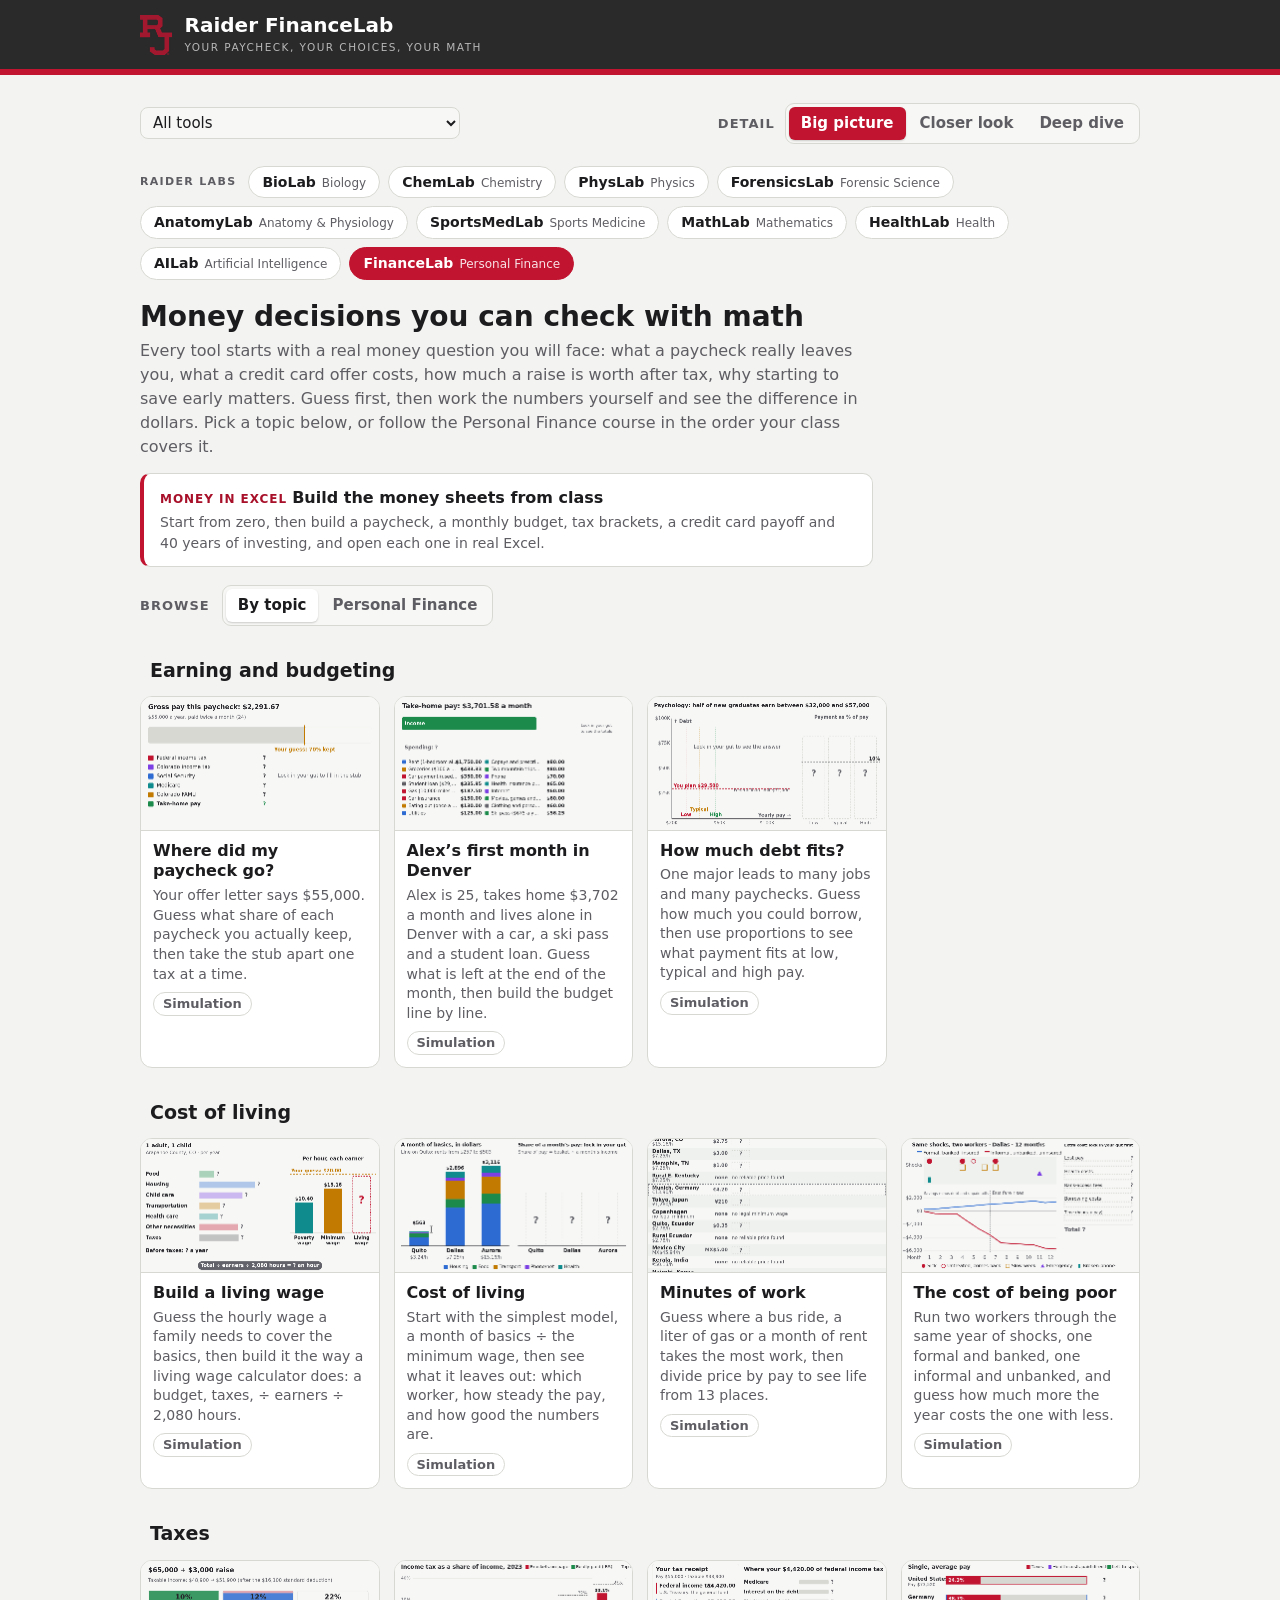
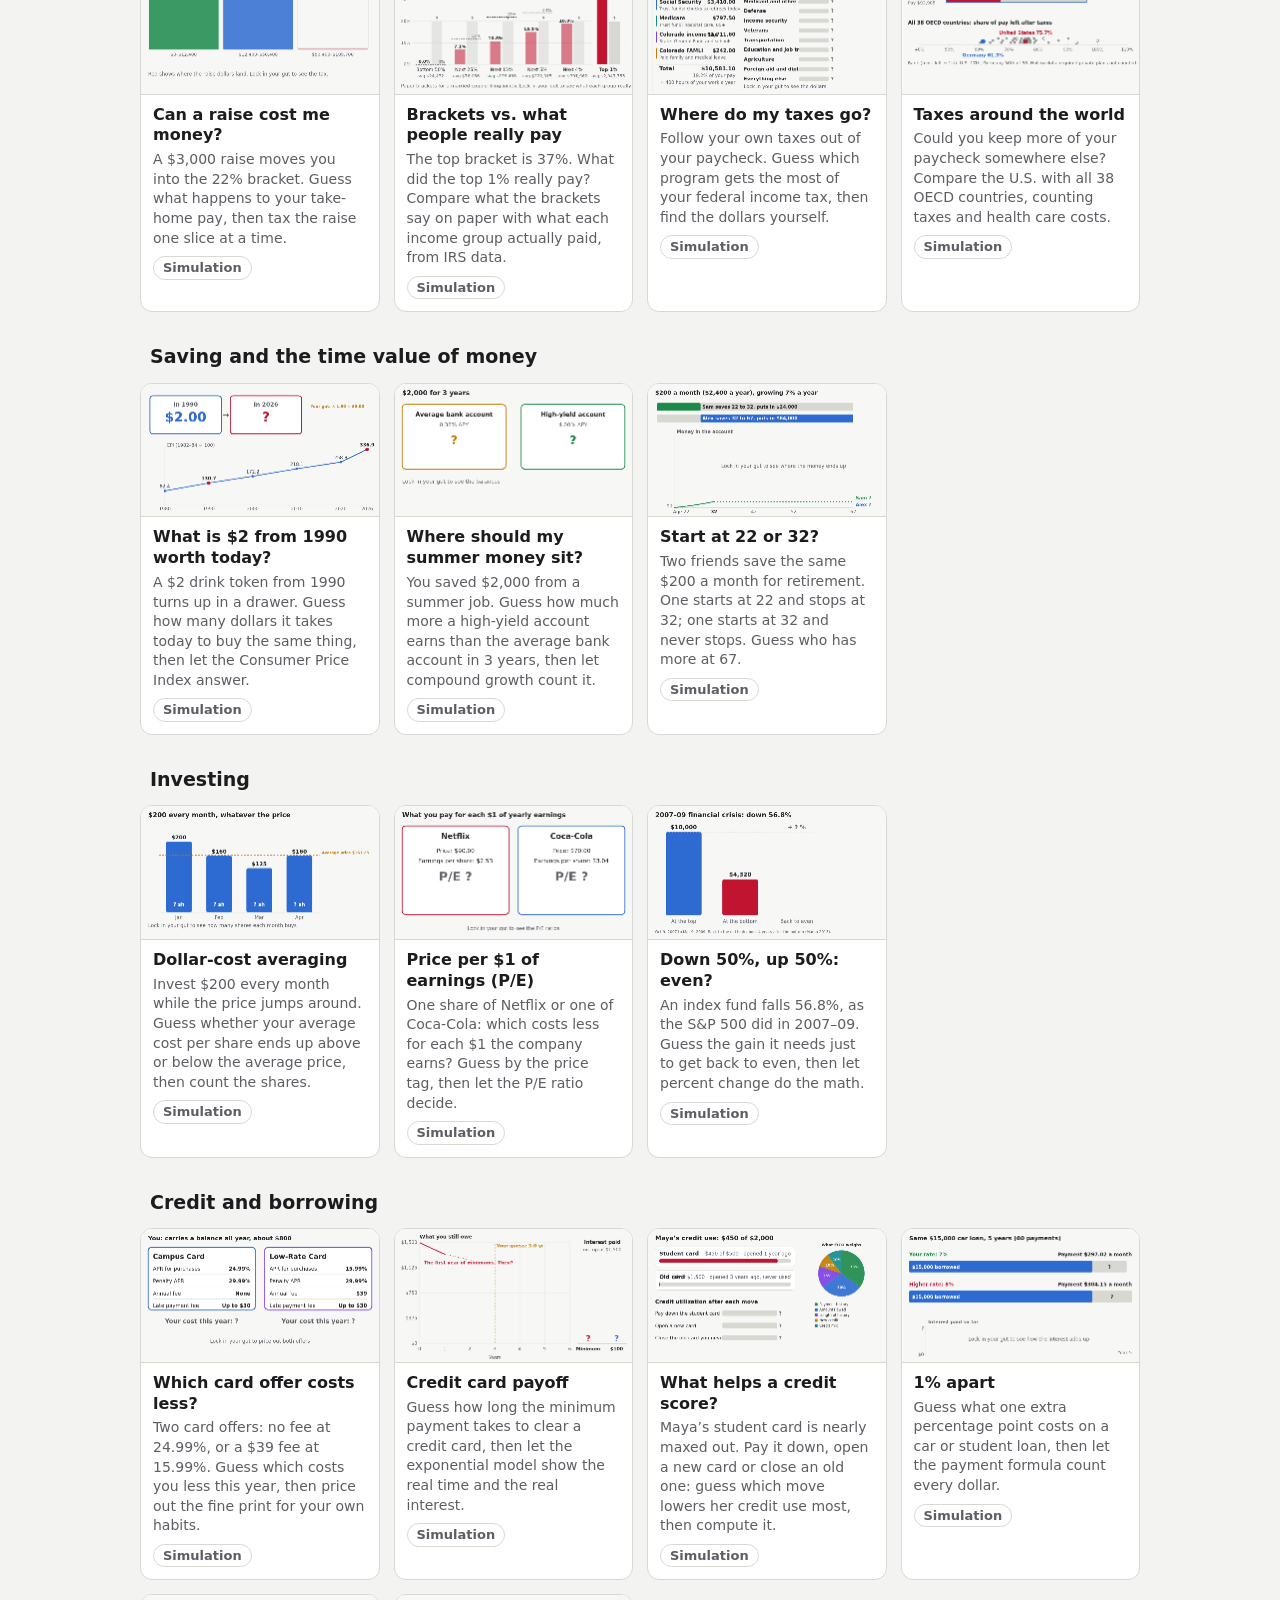
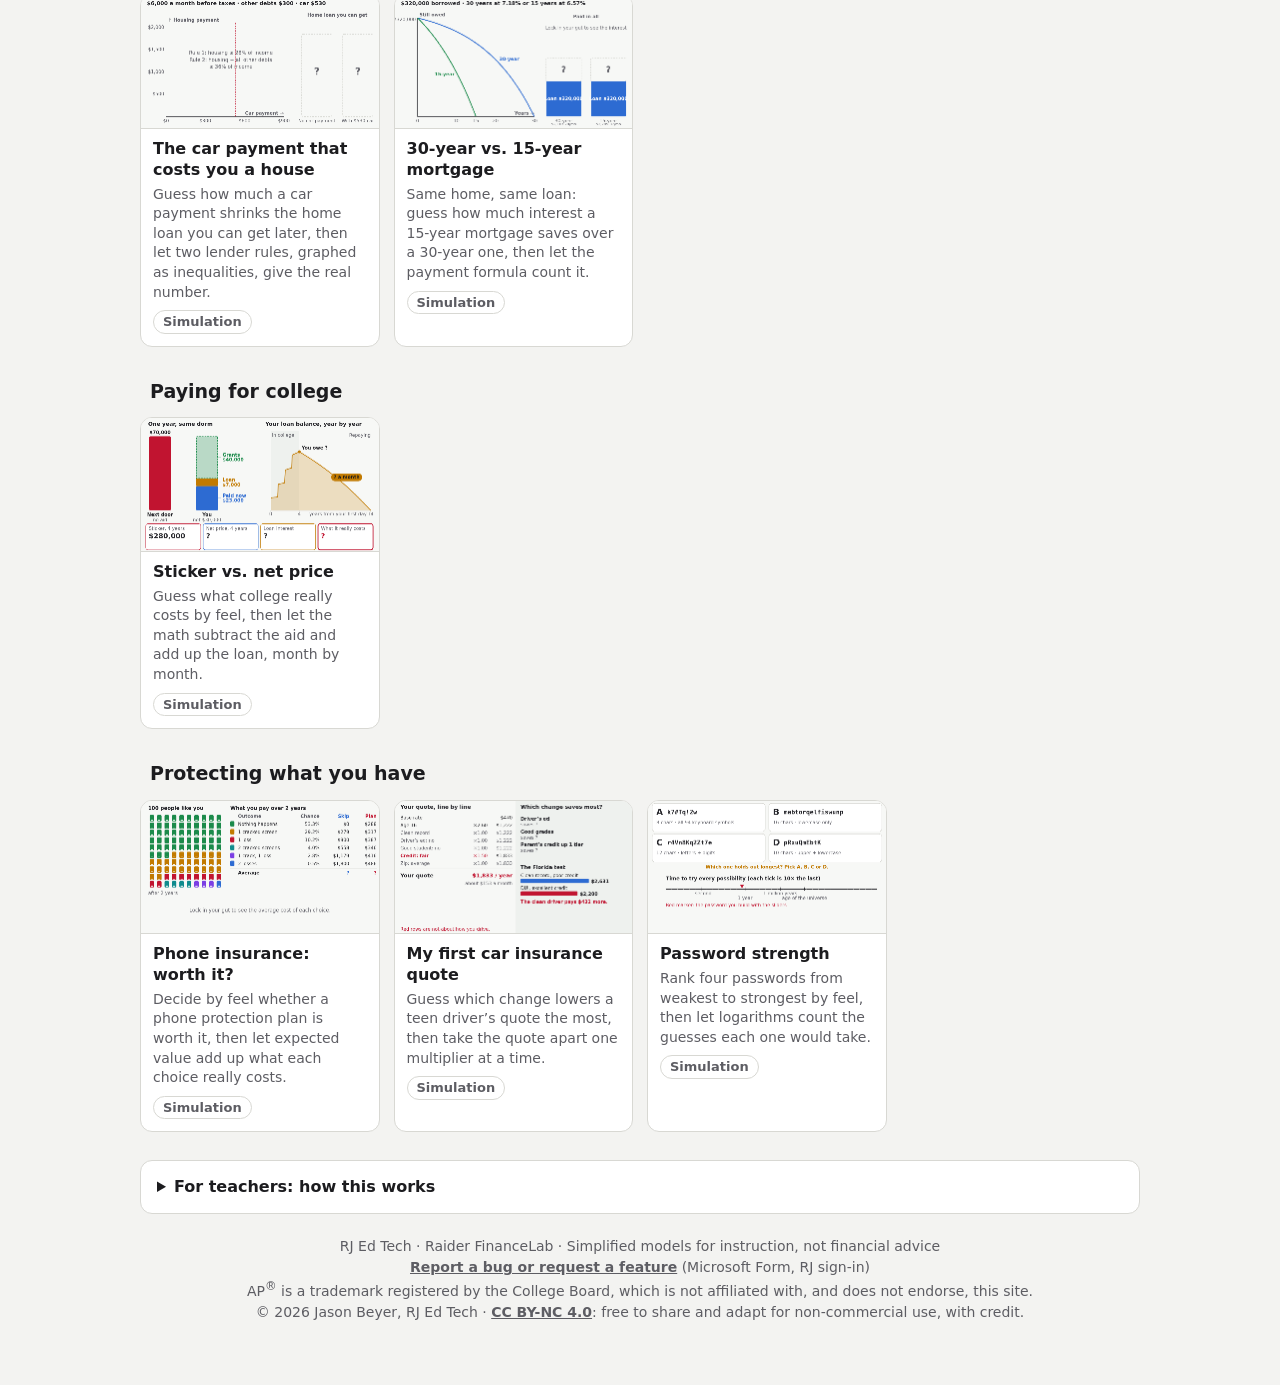
==== index.html @ 2648fe72 "This confused me now helps first (student-help v2) Same upgrade as BioLab (4ac2a38): clicking 'This " ====
<!DOCTYPE html>
<html lang="en">
<head>
<meta charset="utf-8">
<meta name="viewport" content="width=device-width, initial-scale=1, viewport-fit=cover">
<title>Raider FinanceLab</title>
<meta name="lab-name" content="Raider FinanceLab">
<meta name="lab-key" content="rjfinancelab">
<meta name="uses-label" content="Your money runs on this">
<meta name="uses-open" content="1">
<meta name="uses-after-gut" content="1">
<meta name="guided-gut" content="1">
<meta name="jump-all" content="All tools">
<meta name="description" content="Personal finance tools for Regis Jesuit: paychecks, taxes, budgets, saving, investing, credit and borrowing, with the math done by you and checked against real 2026 numbers.">
<meta name="claude:viewport-fit-sides" content="cover">
<link rel="icon" href="favicon.ico" sizes="any">
<link rel="icon" href="favicon.svg" type="image/svg+xml">
<link rel="apple-touch-icon" href="apple-touch-icon.png">
<link rel="stylesheet" href="biolab.css?v=202611172200">
</head>
<body>
<header class="rj-masthead">
  <div class="hl">
    <img class="rj-mark" src="[data-uri]" alt="RJ">
    <div>
      <h1>Raider FinanceLab</h1>
      <p class="tagline">Your paycheck, your choices, your math</p>
    </div>
  </div>
</header>

<main class="wrap">
  <nav class="bar">
    <div class="nav-l"><a href="#home" class="back" id="back" hidden>← All tools</a>
      <select id="jump" class="sel" aria-label="Go to a tool"></select></div>
    <div class="lvl"><span class="lvl-l" id="lvl-l">Detail</span>
      <div class="seg" id="lvl" role="group" aria-labelledby="lvl-l">
        <button type="button" data-l="bio" title="The main idea, in everyday words">Big picture</button><button type="button" data-l="honors" title="The math gets its names, and you can change more things">Closer look</button><button type="button" data-l="ap" title="Everything, including the formulas">Deep dive</button>
      </div>
    </div>
  </nav>

  <section id="home">
    <nav class="labs" aria-label="Raider Labs"><span class="labs-l">Raider Labs</span><a href="https://rjedtech.github.io/Raider-BioLab/">BioLab <small>Biology</small></a><a href="https://rjedtech.github.io/Raider-ChemLab/">ChemLab <small>Chemistry</small></a><a href="https://rjedtech.github.io/Raider-PhysLab/">PhysLab <small>Physics</small></a><a href="https://rjedtech.github.io/Raider-ForensicsLab/">ForensicsLab <small>Forensic Science</small></a><a href="https://rjedtech.github.io/Raider-AnatomyLab/">AnatomyLab <small>Anatomy &amp; Physiology</small></a><a href="https://rjedtech.github.io/Raider-SportsMedLab/">SportsMedLab <small>Sports Medicine</small></a><a href="https://rjedtech.github.io/Raider-MathLab/">MathLab <small>Mathematics</small></a><a href="https://rjedtech.github.io/Raider-HealthLab/">HealthLab <small>Health</small></a><a href="https://rjedtech.github.io/Raider-AILab/">AILab <small>Artificial Intelligence</small></a><a href="https://rjedtech.github.io/Raider-FinanceLab/" aria-current="page">FinanceLab <small>Personal Finance</small></a></nav>
    <div class="home-head">
      <h2>Money decisions you can check with math</h2>
      <p class="lede">Every tool starts with a real money question you will face: what a paycheck really leaves you, what a credit card offer costs, how much a raise is worth after tax, why starting to save early matters. Guess first, then work the numbers yourself and see the difference in dollars. Pick a topic below, or follow the Personal Finance course in the order your class covers it.</p>
    </div>
    <a class="xl-entry" href="excel.html"><span class="xl-entry-k">Money in Excel</span> <b>Build the money sheets from class</b> <span class="xl-entry-d">Start from zero, then build a paycheck, a monthly budget, tax brackets, a credit card payoff and 40 years of investing, and open each one in real Excel.</span></a>
    <div class="browse-row"><span class="lvl-l" id="browse-l">Browse</span><div class="seg" id="browse" role="group" aria-labelledby="browse-l"></div></div>
    <div id="units"></div>
  </section>

  <div id="sims"></div>

  <details class="notes" id="notes">
    <summary>For teachers: how this works</summary>
    <div class="cols">
      <div>
        <h4>Built for real decisions</h4>
        <p>Each tool follows the same four steps: <b>the problem</b> (a real case with real 2026 numbers), <b>gut vs. math</b> (students lock in a gut answer, work out one number themselves, then the math takes a turn and the tool shows the difference in dollars), <b>your money runs on this</b> (where this exact idea shows up in their life) and <b>review</b> (real-world and test-style questions with worked solutions).</p>
        <h4>Follow your course</h4>
        <p>Choose <b>Personal Finance</b> under <b>Browse</b> to see the tools in the order the RJ course covers them. Each unit page opens with a <b>Why are we learning this?</b> card you can project on the first day.</p>
        <h4>Teach, don’t preach</h4>
        <p>The tools show what the math says and leave the choice to the student. Nothing here is financial or tax advice, and every model says what it simplifies.</p>
      </div>
      <div>
        <h4>Three levels of detail</h4>
        <p><b>Big picture</b> gives the main idea in everyday words. <b>Closer look</b> names the math and adds variables. <b>Deep dive</b> adds the formulas and harder questions. Any student can choose any level.</p>
        <h4>Put a tool in Canvas</h4>
        <p>Open any tool and use <b>Embed this tool in Canvas</b> at the bottom. Choose where it starts, copy the code and paste it into a Canvas page.</p>
        <h4>Privacy</h4>
        <p>Everything runs in the browser. There are no logins, and no student data leaves the device. An anonymous page counter (no cookies, no names) records which tools are opened and whether the visit came through a school device.</p>
      </div>
    </div>
  </details>
  <p class="foot">RJ Ed Tech · Raider FinanceLab · Simplified models for instruction, not financial advice<br><a href="https://forms.cloud.microsoft/Pages/ResponsePage.aspx?id=4SwuQZc-CEClZjjFdYLisQzihhIB-7hPp9L3AOSeJONUOVJaVTVMOE9YMFNSVVM3TUNOOFVQR1pYTi4u&amp;rc59cb41123d3497584d2ca10cb9e1c54=%22Raider%20FinanceLab%22" target="_blank" rel="noopener">Report a bug or request a feature</a> (Microsoft Form, RJ sign-in)<br>AP<sup>®</sup> is a trademark registered by the College Board, which is not affiliated with, and does not endorse, this site.<br>© 2026 Jason Beyer, RJ Ed Tech · <a href="https://creativecommons.org/licenses/by-nc/4.0/" target="_blank" rel="license noopener">CC BY-NC 4.0</a>: free to share and adapt for non-commercial use, with credit.</p>
</main>

<script src="engine.js?v=202611172200"></script>
<script src="fin.js?v=202611102130"></script>
<!--SIMS-->
<script src="sims/brackets.js?v=202611102130"></script>
<script src="sims/cardoffer.js?v=202611102130"></script>
<script src="sims/carhouse.js?v=202611132000"></script>
<script src="sims/carquote.js?v=202611102130"></script>
<script src="sims/costofliving.js?v=202611102130"></script>
<script src="sims/creditcard.js?v=202611121800"></script>
<script src="sims/creditscore.js?v=202611131500"></script>
<script src="sims/dca.js?v=202611131500"></script>
<script src="sims/debtfit.js?v=202611102130"></script>
<script src="sims/drawdown.js?v=202611131500"></script>
<script src="sims/firstmonth.js?v=202611131500"></script>
<script src="sims/inflation.js?v=202611131500"></script>
<script src="sims/insurance.js?v=202611171800"></script>
<script src="sims/livingwage.js?v=202611102130"></script>
<script src="sims/minutesofwork.js?v=202611102130"></script>
<script src="sims/mortgageterm.js?v=202611102130"></script>
<script src="sims/onepercent.js?v=202611102130"></script>
<script src="sims/passwords.js?v=202611171800"></script>
<script src="sims/paycheck.js?v=202611131500"></script>
<script src="sims/peratio.js?v=202611131500"></script>
<script src="sims/povertypremium.js?v=202611102130"></script>
<script src="sims/savings.js?v=202611131500"></script>
<script src="sims/startearly.js?v=202611102130"></script>
<script src="sims/stickernet.js?v=202611102130"></script>
<script src="sims/taxreal.js?v=202611102130"></script>
<script src="sims/taxreceipt.js?v=202611102130"></script>
<script src="sims/taxworld.js?v=202611102130"></script>
<!--/SIMS-->
<script src="courses.js?v=202611140100"></script>

<script src="practical.js?v=202611102130"></script>
<script src="review.js?v=202611102130"></script>
<script src="myths.js?v=202611172300"></script>
<!--EXTRA-->
<script src="practical/brackets.js?v=202611131700"></script>
<script src="practical/cardoffer.js?v=202611131700"></script>
<script src="practical/carhouse.js?v=202611131700"></script>
<script src="practical/carquote.js?v=202611131700"></script>
<script src="practical/costofliving.js?v=202611131700"></script>
<script src="practical/creditcard.js?v=202611121800"></script>
<script src="practical/creditscore.js?v=202611131500"></script>
<script src="practical/dca.js?v=202611131500"></script>
<script src="practical/debtfit.js?v=202611131700"></script>
<script src="practical/drawdown.js?v=202611131500"></script>
<script src="practical/firstmonth.js?v=202611131500"></script>
<script src="practical/inflation.js?v=202611131500"></script>
<script src="practical/insurance.js?v=202611131700"></script>
<script src="practical/livingwage.js?v=202611131700"></script>
<script src="practical/minutesofwork.js?v=202611131700"></script>
<script src="practical/mortgageterm.js?v=202611131700"></script>
<script src="practical/onepercent.js?v=202611131700"></script>
<script src="practical/passwords.js?v=202611131700"></script>
<script src="practical/paycheck.js?v=202611131500"></script>
<script src="practical/peratio.js?v=202611131500"></script>
<script src="practical/povertypremium.js?v=202611131700"></script>
<script src="practical/savings.js?v=202611131500"></script>
<script src="practical/startearly.js?v=202611131700"></script>
<script src="practical/stickernet.js?v=202611131700"></script>
<script src="practical/taxreal.js?v=202611131700"></script>
<script src="practical/taxreceipt.js?v=202611131700"></script>
<script src="practical/taxworld.js?v=202611131700"></script>
<script src="review/brackets.js?v=202611102130"></script>
<script src="review/cardoffer.js?v=202611102130"></script>
<script src="review/carhouse.js?v=202611102130"></script>
<script src="review/carquote.js?v=202611102130"></script>
<script src="review/costofliving.js?v=202611102130"></script>
<script src="review/creditcard.js?v=202611102130"></script>
<script src="review/creditscore.js?v=202611102130"></script>
<script src="review/dca.js?v=202611102130"></script>
<script src="review/debtfit.js?v=202611102130"></script>
<script src="review/drawdown.js?v=202611102130"></script>
<script src="review/firstmonth.js?v=202611102130"></script>
<script src="review/inflation.js?v=202611102130"></script>
<script src="review/insurance.js?v=202611102130"></script>
<script src="review/livingwage.js?v=202611102130"></script>
<script src="review/minutesofwork.js?v=202611102130"></script>
<script src="review/mortgageterm.js?v=202611102130"></script>
<script src="review/onepercent.js?v=202611102130"></script>
<script src="review/passwords.js?v=202611161400"></script>
<script src="review/paycheck.js?v=202611102130"></script>
<script src="review/peratio.js?v=202611102130"></script>
<script src="review/povertypremium.js?v=202611102130"></script>
<script src="review/savings.js?v=202611102130"></script>
<script src="review/startearly.js?v=202611102130"></script>
<script src="review/stickernet.js?v=202611102130"></script>
<script src="review/taxreal.js?v=202611102130"></script>
<script src="review/taxreceipt.js?v=202611102130"></script>
<script src="review/taxworld.js?v=202611102130"></script>
<!--/EXTRA-->
<script src="mathcards.js?v=202611161800"></script>
<script>BioLab.start();</script>
<script src="student-help.js?v=202611191500"></script>
<!-- Anonymous page-view count (GoatCounter, rjedtech.goatcounter.com): no cookies, no personal data, no form contents.
     Each tool (#id) counts as its own page; anything after = or @ in the address is never sent.
     A visit through the school's Securly filter (?scrlybrkr in the address) adds ?sd = school device; nothing else about the visitor is sent. -->
<script>
window.goatcounter={no_onload:true};
(function(){var last=null,tries=0;
function route(){var h=(location.hash||'').slice(1).split(/[=@?&]/)[0].replace(/[^A-Za-z0-9_-]/g,'').slice(0,40);return location.pathname.replace(/index\.html$/,'')+(h?'#'+h:'')+(/scrlybrkr/.test(location.search)?'?sd':'');}
function go(){var p=route();if(p===last)return;var g=window.goatcounter;if(!g||typeof g.count!=='function'){if(tries++<40)setTimeout(go,250);return;}last=p;try{g.count({path:p});}catch(e){}}
window.addEventListener('hashchange',go);if(document.readyState==='complete')go();else window.addEventListener('load',go);})();
</script>
<script data-goatcounter="https://rjedtech.goatcounter.com/count" async src="//gc.zgo.at/count.js"></script>
</body>
</html>
---- biolab.css ----
/*RJMASTHEAD*/
/* RJ Ed Tech masthead (suite standard, matches Raider Observation Console):
   charcoal band + 6px Raider-red rule, full browser width; contents stay
   aligned with the page column. Same in light and dark. */
html{overflow-x:clip}
.rj-masthead{position:relative;isolation:isolate;display:flex;align-items:center;justify-content:space-between;gap:14px;flex-wrap:wrap;
  padding-top:14px!important;padding-bottom:14px!important;margin-top:0!important;margin-bottom:34px!important;
  border:0!important;background:none!important;color:#fff;color-scheme:dark}
.rj-masthead{box-sizing:border-box;width:100vw;max-width:none!important;margin-left:calc(50% - 50vw)!important;margin-right:calc(50% - 50vw)!important;
  padding-left:max(20px,calc((100vw - 1000px)/2))!important;padding-right:max(20px,calc((100vw - 1000px)/2))!important}
.rj-masthead::before{content:"";position:absolute;z-index:-1;top:-64px;bottom:-6px;left:calc(50% - 50vw);right:calc(50% - 50vw);
  background:#2a2a2a;border-bottom:6px solid #C11430}
.rj-masthead>.head-row{flex:1;align-items:center}
body:not(.fs) .rj-masthead .hl,body:not(.fs) .rj-masthead .header-left,body:not(.fs) .rj-masthead .title-lock{display:flex!important;flex-direction:row!important;flex-wrap:nowrap!important;align-items:center!important;gap:13px!important;min-width:0}
.rj-masthead .rj-mark{height:40px;width:auto;display:block;flex-shrink:0}
.rj-masthead .brand,.rj-masthead h1{color:#fff!important;-webkit-text-fill-color:#fff!important;background:none!important;
  font-size:20px!important;font-weight:700!important;line-height:1.15!important;letter-spacing:0!important;margin:0!important}
.rj-masthead .accent{color:inherit!important;-webkit-text-fill-color:inherit!important}
.rj-masthead .tagline,.rj-masthead .subtitle,.rj-masthead .rjm-sub{color:#b8b8b8!important;font-size:10.5px!important;font-weight:400!important;
  letter-spacing:.14em!important;text-transform:uppercase;margin:3px 0 0!important;line-height:1.45!important}
.rj-masthead .last-checked{color:#b8b8b8!important}
.rj-masthead a{color:#f2f2f2!important}
body:not(.fs) .rj-masthead button,body:not(.fs) .rj-masthead select{background:rgba(255,255,255,.08)!important;color:#f2f2f2!important;
  border:1px solid rgba(255,255,255,.22)!important}
body:not(.fs) .rj-masthead select option{background:#2a2a2a;color:#f2f2f2}
.rj-masthead .hdr-txt{flex:1;min-width:0}
.rj-masthead .hdr-txt .sub{color:#b8b8b8!important;font-size:10.5px!important;font-weight:400!important;letter-spacing:.14em!important;text-transform:uppercase;margin:3px 0 0!important;line-height:1.45!important}
.rj-masthead label{color:#d8d8d8!important}
.rj-masthead input{background:rgba(255,255,255,.08)!important;color:#f2f2f2!important;border:1px solid rgba(255,255,255,.22)!important}
.rj-masthead input::placeholder{color:#9a9a9a}
.rj-masthead .lang-globe{color:#f2f2f2}
body.fs .rj-masthead{color-scheme:normal;margin-bottom:0!important}
body.fs .rj-masthead::before{display:none}
@media(max-width:600px){.rj-masthead .brand,.rj-masthead h1{font-size:17px!important}.rj-masthead>label{flex-basis:100%}}
@media print{.rj-masthead::before{display:none}.rj-masthead,.rj-masthead .brand,.rj-masthead h1{color:#000!important;-webkit-text-fill-color:#000!important}}
/*/RJMASTHEAD*/

/* Layout: one 1000px lab-bench column — stage + control drawer, then
   instruments (readouts, graph, prediction), then the lab notebook (trials). */
:root{
  --bg:#f3f3f1; --card:#ffffff; --card2:#f7f7f5; --fg:#1c1c1f; --muted:#5d5d63; --line:#d8d8d3;
  --rj:#C11430; --rj-ink:#a8102a; --focus:#1f6feb; --good:#1b7339; --bad:#b3261e;
  --warn:#c27a00; --warn-ink:#6e4300; --warn-bg:#fff4dc;
  --font:"Segoe UI",system-ui,-apple-system,Roboto,"Helvetica Neue",Arial,sans-serif;
  /* drawing palette for the simulations */
  --cv-ims:#fcefe4; --cv-matrix:#e8f1f8; --cv-head:#dca23a; --cv-tail:#eadbb2; --cv-ink:#26262b; --cv-soft:#62626a;
  --cv-h:#d22d68; --cv-e:#f2b705; --cv-estroke:#7a5a00; --cv-atp:#1b7339; --cv-dnp:#7b3fe4;
  --cv-sol:#e9f3f9; --cv-enz:#3a8a55; --cv-enzd:#7c9a84; --cv-sub:#2d6bd2; --cv-prod:#df741a; --cv-inc:#d32f2f; --cv-inn:#7b3fe4;
  --cv-water:#d6ebf4; --cv-glass:#8aa6b4; --cv-leaf:#2b8237; --cv-leaf2:#58ad48; --cv-bubble:#ffffff; --cv-bstroke:#6f97ab;
  --cv-bench:#ddd2bf; --cv-lamp:#3a3e45; --cv-ruler:#efe6cf;
  --cv-bg:#f7f8f6; --cv-bg2:#eef1ee; --s1:#C11430; --s2:#2d6bd2; --s3:#1b8a4a; --s4:#c27a00; --s5:#7b3fe4; --s6:#0f8b8d;
  --g-line:#C11430; --g-fill:rgba(193,20,48,.10); --g-grid:#e7e7e2; --g-axis:#77777d; --g-dot:#2d6bd2;
}
@media (prefers-color-scheme: dark){:root:not([data-theme="light"]){
  --bg:#15161a; --card:#1d1f24; --card2:#24272d; --fg:#ececef; --muted:#a2a2aa; --line:#353840;
  --rj-ink:#ed516a; --focus:#6ea8ff; --good:#5cc27f; --bad:#f2827a;
  --warn:#f2b24c; --warn-ink:#f7cd86; --warn-bg:#33281a;
  --cv-ims:#2a221c; --cv-matrix:#17212a; --cv-head:#b78a35; --cv-tail:#4d4535; --cv-ink:#ececef; --cv-soft:#a2a2aa;
  --cv-h:#ff6b9a; --cv-e:#ffd23f; --cv-estroke:#3a2c00; --cv-atp:#62d08a; --cv-dnp:#a77dff;
  --cv-sol:#14212a; --cv-enz:#46a868; --cv-enzd:#5b6f61; --cv-sub:#5c9bff; --cv-prod:#ff9a45; --cv-inc:#ff5d5d; --cv-inn:#a77dff;
  --cv-water:#132d3a; --cv-glass:#6a8796; --cv-leaf:#3a9c46; --cv-leaf2:#73c562; --cv-bubble:#e6f6ff; --cv-bstroke:#9cc4d8;
  --cv-bench:#3a342b; --cv-lamp:#9ca2aa; --cv-ruler:#2e2a22;
  --cv-bg:#191b20; --cv-bg2:#20242a; --s1:#ed516a; --s2:#5c9bff; --s3:#5cc27f; --s4:#f2b24c; --s5:#a77dff; --s6:#4cc9c0;
  --g-line:#ed516a; --g-fill:rgba(237,81,106,.14); --g-grid:#2b2e35; --g-axis:#8f8f97; --g-dot:#5c9bff;
  color-scheme:dark}}
:root[data-theme="dark"]{
  --bg:#15161a; --card:#1d1f24; --card2:#24272d; --fg:#ececef; --muted:#a2a2aa; --line:#353840;
  --rj-ink:#ed516a; --focus:#6ea8ff; --good:#5cc27f; --bad:#f2827a;
  --warn:#f2b24c; --warn-ink:#f7cd86; --warn-bg:#33281a;
  --cv-ims:#2a221c; --cv-matrix:#17212a; --cv-head:#b78a35; --cv-tail:#4d4535; --cv-ink:#ececef; --cv-soft:#a2a2aa;
  --cv-h:#ff6b9a; --cv-e:#ffd23f; --cv-estroke:#3a2c00; --cv-atp:#62d08a; --cv-dnp:#a77dff;
  --cv-sol:#14212a; --cv-enz:#46a868; --cv-enzd:#5b6f61; --cv-sub:#5c9bff; --cv-prod:#ff9a45; --cv-inc:#ff5d5d; --cv-inn:#a77dff;
  --cv-water:#132d3a; --cv-glass:#6a8796; --cv-leaf:#3a9c46; --cv-leaf2:#73c562; --cv-bubble:#e6f6ff; --cv-bstroke:#9cc4d8;
  --cv-bench:#3a342b; --cv-lamp:#9ca2aa; --cv-ruler:#2e2a22;
  --cv-bg:#191b20; --cv-bg2:#20242a; --s1:#ed516a; --s2:#5c9bff; --s3:#5cc27f; --s4:#f2b24c; --s5:#a77dff; --s6:#4cc9c0;
  --g-line:#ed516a; --g-fill:rgba(237,81,106,.14); --g-grid:#2b2e35; --g-axis:#8f8f97; --g-dot:#5c9bff;
  color-scheme:dark}

*{box-sizing:border-box}
[hidden]{display:none!important}
html{color-scheme:light}
body{margin:0}
img{max-width:100%}
body{background:var(--bg);color:var(--fg);font:16px/1.5 var(--font);
  padding-left:max(16px,env(safe-area-inset-left,0px));padding-right:max(16px,env(safe-area-inset-right,0px));padding-block:0 48px}
.wrap{max-width:1000px;margin:0 auto}
h2,h3{text-wrap:balance}
button,select,input{font:inherit;color:inherit}
:focus-visible{outline:2px solid var(--focus);outline-offset:2px}

.bar{display:flex;flex-wrap:wrap;gap:12px 20px;justify-content:space-between;align-items:center;margin-bottom:22px}
.tabs{display:flex;flex-wrap:wrap;gap:4px}
.tab{border:1px solid transparent;background:none;color:var(--muted);font-weight:600;font-size:16px;padding:8px 14px;border-radius:8px;cursor:pointer}
.tab:hover{color:var(--fg);background:var(--card2)}
.tab[aria-selected="true"]{color:var(--fg);background:var(--card);border-color:var(--line);box-shadow:inset 0 -3px 0 var(--rj)}
.lvl{display:flex;align-items:center;gap:10px}
.lvl-l{font-size:13px;font-weight:600;letter-spacing:.08em;text-transform:uppercase;color:var(--muted)}
.seg{display:inline-flex;border:1px solid var(--line);border-radius:9px;background:var(--card2);padding:3px;gap:2px;flex-wrap:wrap}
.seg button{border:0;background:none;padding:5px 12px;border-radius:6px;font-size:15px;font-weight:600;color:var(--muted);cursor:pointer}
.seg button:hover{color:var(--fg)}
.seg button[aria-checked="true"],.seg button[aria-pressed="true"]{background:var(--card);color:var(--fg);box-shadow:0 1px 2px rgba(0,0,0,.18)}
.lvl .seg button[aria-pressed="true"]{background:var(--rj);color:#fff}

.sim-head h2{font-size:26px;line-height:1.2;margin:0 0 6px}
.lede{color:var(--muted);margin:0;max-width:72ch}
.lede-lv{display:block;margin-top:.45em;padding-left:.7em;border-left:3px solid var(--rj,#c8102e)}
.lede-lv b{color:var(--fg,inherit)}
.bench{display:grid;grid-template-columns:minmax(0,1fr) 290px;gap:16px;margin-top:18px;align-items:start}
.stage{background:var(--card);border:1px solid var(--line);border-radius:12px;overflow:hidden;min-width:0}
.stage canvas{display:block;width:100%;aspect-ratio:16/9;max-width:100%}
.transport{display:flex;flex-wrap:wrap;gap:8px;align-items:center;padding:10px 12px;border-top:1px solid var(--line)}
.clock{margin-left:auto;font-variant-numeric:tabular-nums;color:var(--muted);font-size:15px}
.btn{border:1px solid var(--line);background:var(--card2);padding:6px 12px;border-radius:8px;font-size:15px;font-weight:600;cursor:pointer;line-height:1.3}
.btn:hover{border-color:var(--muted)}
.btn.primary{background:var(--rj);border-color:var(--rj);color:#fff}
.btn.primary:hover{filter:brightness(1.08)}
.btn select{border:0;background:none}
select.sel{border:1px solid var(--line);background:var(--card2);border-radius:8px;padding:5px 8px;font-size:15px;max-width:100%}

.controls{background:var(--card);border:1px solid var(--line);border-radius:12px;padding:16px;display:flex;flex-direction:column;gap:16px}
.controls h3{margin:0;font-size:13px;letter-spacing:.1em;text-transform:uppercase;color:var(--muted)}
.ctl-top{display:flex;justify-content:space-between;gap:8px;align-items:baseline;margin-bottom:4px}
.ctl-top label,.ctl-top .lbl{font-weight:600;font-size:15px}
.ctl output{font-variant-numeric:tabular-nums;font-weight:600;font-size:15px;color:var(--rj-ink)}
.ctl input[type=range]{width:100%;accent-color:var(--rj);margin:0}
.ctl .help{font-size:14px;color:var(--muted);margin:2px 0 0}
.switch{display:flex;gap:12px;align-items:flex-start;cursor:pointer}
.switch input{position:absolute;opacity:0;width:1px;height:1px}
.track{flex:0 0 auto;width:40px;height:22px;border-radius:11px;background:var(--line);position:relative;transition:background .15s;margin-top:2px}
.track::after{content:"";position:absolute;top:3px;left:3px;width:16px;height:16px;border-radius:50%;background:#fff;box-shadow:0 1px 2px rgba(0,0,0,.3);transition:transform .15s}
.switch input:checked+.track{background:var(--rj)}
.switch input:checked+.track::after{transform:translateX(18px)}
.switch input:focus-visible+.track{outline:2px solid var(--focus);outline-offset:2px}
.tl{display:flex;flex-direction:column;line-height:1.3}
.tl b{font-size:15px}
.tl small{font-size:14px;color:var(--muted)}

.readouts{display:grid;grid-template-columns:repeat(auto-fit,minmax(138px,1fr));gap:10px;margin-top:16px}
.tile{background:var(--card);border:1px solid var(--line);border-radius:10px;padding:10px 12px;min-width:0}
.t-l{font-size:14px;color:var(--muted);line-height:1.3}
.t-v{font-size:24px;font-weight:700;font-variant-numeric:tabular-nums;line-height:1.25;margin-top:2px}
.t-v .u{font-size:14px;font-weight:400;color:var(--muted)}
.t-bar{height:5px;border-radius:3px;background:var(--card2);border:1px solid var(--line);margin-top:8px;overflow:hidden}
.t-bar i{display:block;height:100%;background:var(--rj);width:0}

.lower{display:grid;grid-template-columns:minmax(0,1.45fr) minmax(0,1fr);gap:16px;margin-top:16px;align-items:start}
.panel{background:var(--card);border:1px solid var(--line);border-radius:12px;padding:14px 16px;min-width:0}
.p-head{display:flex;flex-wrap:wrap;gap:8px 12px;align-items:center;justify-content:space-between;margin-bottom:10px}
.p-head h3{margin:0;font-size:13px;letter-spacing:.1em;text-transform:uppercase;color:var(--muted)}
.g-opts{display:flex;flex-wrap:wrap;gap:8px;align-items:center;font-size:14px;color:var(--muted)}
.graph canvas{display:block;width:100%;height:250px}

.predict .q{font-weight:600;font-size:17px;line-height:1.4;margin:0 0 12px}
.choices{display:flex;flex-direction:column;gap:8px}
.choice{text-align:left;border:1px solid var(--line);background:var(--card2);border-radius:8px;padding:9px 12px;cursor:pointer;font-size:15px;line-height:1.35}
.choice:hover{border-color:var(--rj)}
.status{font-size:15px;color:var(--muted);margin:10px 0 0}
.prog{height:6px;border-radius:3px;background:var(--card2);border:1px solid var(--line);overflow:hidden;margin-top:8px}
.prog i{display:block;height:100%;background:var(--rj);width:0}
.verdict{font-weight:700;margin:0 0 6px}
.verdict.ok{color:var(--good)}.verdict.no{color:var(--bad)}
.explain{font-size:15px;margin:0 0 12px}
.pick{font-size:15px;margin:0 0 8px}
.row{display:flex;flex-wrap:wrap;gap:8px}
.count{font-size:13px;letter-spacing:.08em;text-transform:uppercase;color:var(--muted);font-weight:600}

.trials{margin-top:16px}
.tbl-wrap{overflow-x:auto;border:1px solid var(--line);border-radius:8px}
table{border-collapse:collapse;width:100%;font-size:14px;font-variant-numeric:tabular-nums}
th,td{padding:7px 10px;text-align:right;white-space:nowrap;border-bottom:1px solid var(--line)}
th{background:var(--card2);font-weight:600;color:var(--muted);font-size:13px}
th:first-child,td:first-child{text-align:left}
tr:last-child td{border-bottom:0}
.empty{color:var(--muted);font-size:15px;padding:14px;margin:0}
.csv-fallback{width:100%;min-height:90px;margin-top:10px;font:13px/1.4 ui-monospace,Consolas,monospace;background:var(--card2);color:var(--fg);border:1px solid var(--line);border-radius:8px;padding:8px}
.toast{font-size:14px;color:var(--good);font-weight:600}

.notes{margin-top:28px;background:var(--card);border:1px solid var(--line);border-radius:12px;padding:4px 16px}
.notes summary{cursor:pointer;font-weight:700;padding:10px 0}
.notes .cols{display:grid;grid-template-columns:repeat(auto-fit,minmax(260px,1fr));gap:8px 28px;padding-bottom:14px}
.notes h4{margin:10px 0 4px;font-size:15px}
.notes p,.notes li{font-size:15px;max-width:68ch}
.notes ul{padding-left:20px;margin:4px 0}
.foot{margin-top:22px;font-size:14px;color:var(--muted);text-align:center}

@media (max-width:820px){.bench,.lower{grid-template-columns:minmax(0,1fr)}}
@media (max-width:520px){.sim-head h2{font-size:22px}.t-v{font-size:21px}}
@media (prefers-reduced-motion: reduce){.track,.track::after{transition:none}}

/* ---- suite additions ---- */
.nav-l{display:flex;flex-wrap:wrap;gap:10px;align-items:center;min-width:0}
.back{font-weight:600;color:var(--rj-ink);text-decoration:none;padding:6px 2px}
.back:hover{text-decoration:underline}
#jump{max-width:min(320px,100%)}
.home-head h2{font-size:28px;line-height:1.2;margin:0 0 6px}
.unit{margin-top:30px}
.unit-h{font-size:19px;margin:0 0 12px;display:flex;gap:10px;align-items:baseline;flex-wrap:wrap}
.unit-n{font-size:13px;font-weight:700;letter-spacing:.1em;text-transform:uppercase;color:var(--rj-ink)}
.cards{display:grid;grid-template-columns:repeat(auto-fill,minmax(228px,1fr));gap:14px}
.card{display:flex;flex-direction:column;background:var(--card);border:1px solid var(--line);border-radius:12px;overflow:hidden;color:var(--fg);text-decoration:none;transition:border-color .15s,transform .15s}
.card:hover{border-color:var(--rj);transform:translateY(-2px)}
.card:focus-visible{outline:2px solid var(--focus);outline-offset:2px}
.thumb{display:block;width:100%;aspect-ratio:16/9;background:var(--card2);border-bottom:1px solid var(--line)}
.card-b{display:flex;flex-direction:column;gap:4px;padding:10px 12px 12px}
.card-t{font-weight:700;font-size:16px;line-height:1.3}
.card-d{font-size:14px;color:var(--muted);line-height:1.4}
.kind{align-self:flex-start;margin-top:4px;font-size:13px;font-weight:600;color:var(--muted);border:1px solid var(--line);border-radius:999px;padding:1px 9px}
.eyebrow{margin:0 0 4px;font-size:13px;font-weight:700;letter-spacing:.1em;text-transform:uppercase;color:var(--rj-ink)}
.scale{margin:0;padding:7px 12px;font-size:14px;color:var(--muted);border-bottom:1px solid var(--line);background:var(--card2)}
.cap{margin:0;padding:9px 12px;font-size:15px;line-height:1.45;border-top:1px solid var(--line);background:var(--card2);min-height:2.4em}
.tourbar{padding:12px 14px;border-top:3px solid var(--rj);background:var(--card2)}
.tb-h{display:flex;gap:10px;align-items:baseline;flex-wrap:wrap}
.tb-n{font-size:13px;font-weight:700;letter-spacing:.08em;text-transform:uppercase;color:var(--rj-ink)}
.tb-t{font-size:17px}
.tb-x{margin:6px 0 10px;font-size:15px;max-width:70ch}
.btn:disabled{opacity:.45;cursor:default}
.tour-btn{border-color:var(--rj);color:var(--rj-ink)}
.actions{display:flex;flex-wrap:wrap;gap:8px}
select.sel.wide{width:100%}
.tile.txt .t-v{font-size:17px;line-height:1.35;word-break:break-word}
.lower.one{grid-template-columns:minmax(0,1fr)}
.info h3{margin:0 0 6px;font-size:18px}
.info p{margin:0 0 8px;font-size:15px}
.lab{border:1px solid var(--line);border-left:4px solid var(--rj);border-radius:8px;padding:10px 14px;margin-bottom:14px;background:var(--card2);font-size:15px}
.lab p{margin:0 0 6px}.lab ul,.lab ol{margin:4px 0 4px;padding-left:20px}
.lab-h{font-size:13px!important;font-weight:700;letter-spacing:.08em;text-transform:uppercase;color:var(--rj-ink)}
.about{margin-top:14px;background:var(--card);border:1px solid var(--line);border-radius:12px;padding:2px 16px}
.about summary{cursor:pointer;font-weight:700;padding:10px 0}
.about-b{padding-bottom:12px;font-size:15px;max-width:75ch}
.about-b p{margin:0 0 8px}
dl.about-b{display:grid;grid-template-columns:repeat(auto-fill,minmax(240px,1fr));gap:10px 24px;margin:0}
dl.about-b dt{font-weight:700}dl.about-b dd{margin:2px 0 0;color:var(--muted)}

/* ---- course pathways, go further ---- */
.browse-row{display:flex;flex-wrap:wrap;gap:8px 12px;align-items:center;margin-top:18px}
.course-lede{margin-top:14px}
.unit-note{margin:-4px 0 12px;color:var(--muted);font-size:15px;max-width:72ch}
.unit.further{border-top:3px solid var(--rj);padding-top:14px}
.card.adv .kind{border-color:var(--rj);color:var(--rj-ink)}
.related{margin-top:14px;background:var(--card);border:1px solid var(--line);border-radius:12px;padding:10px 16px}
.rel-row{display:flex;flex-wrap:wrap;gap:8px;align-items:center;margin:6px 0}
.rel-l{font-size:13px;font-weight:700;letter-spacing:.08em;text-transform:uppercase;color:var(--muted);margin-right:4px}
.chip{display:inline-block;padding:4px 12px;border:1px solid var(--line);border-radius:999px;background:var(--card2);color:var(--fg);text-decoration:none;font-size:15px;font-weight:600}
.chip:hover{border-color:var(--rj)}
.chip.adv{border-color:var(--rj);color:var(--rj-ink)}

/* link card to a sister site */
.ext-thumb{display:flex;align-items:center;justify-content:center;background:linear-gradient(135deg,#2a2a2a,#3a1018);color:#fff;font-weight:700;font-size:20px;letter-spacing:.02em;text-align:center;padding:0 12px}

/* Raider Labs switcher on the home page */
.labs{display:flex;flex-wrap:wrap;align-items:center;gap:8px;margin:0 0 20px}
.labs-l{font-size:11px;font-weight:700;letter-spacing:.12em;text-transform:uppercase;color:var(--muted);margin-right:4px}
.labs a{display:inline-flex;align-items:baseline;gap:6px;padding:6px 13px;border:1px solid var(--line);border-radius:999px;background:var(--card);color:var(--fg);text-decoration:none;font-weight:700;font-size:14px;line-height:1.3}
.labs a small{font-weight:400;color:var(--muted);font-size:12px}
.labs a:hover{border-color:var(--rj)}
.labs a:focus-visible{outline:2px solid var(--focus);outline-offset:2px}
.labs a[aria-current=page]{background:var(--rj);border-color:var(--rj);color:#fff}
.labs a[aria-current=page] small{color:rgba(255,255,255,.88)}
@media(max-width:520px){.labs a small{display:none}}

/* View modes: Guided (default), Challenge, Full lab */
.modebar{display:inline-flex;flex-wrap:wrap;gap:4px;padding:4px;margin-top:12px;border:1px solid var(--line);border-radius:10px;background:var(--card)}
.modebar[hidden]{display:none}
.modebar button{border:0;background:none;padding:7px 16px;border-radius:7px;font:600 14px var(--font);color:var(--muted);cursor:pointer}
.modebar button:hover{color:var(--fg)}
.modebar button[aria-pressed=true]{background:var(--rj);color:#fff}
.modebar button:focus-visible{outline:2px solid var(--focus);outline-offset:2px}
.sim.m-guided .trials,.sim.m-guided details.about,.sim.m-guided [data-act=tour],.sim.m-guided .controls,
.sim.m-game .lower,.sim.m-game .trials,.sim.m-game details.about,.sim.m-game [data-act=tour],.sim.m-game .related{display:none}
.sim.m-guided .bench{grid-template-columns:minmax(0,1fr)}
.sim.m-guided:not(.g-try) .readouts,.sim.m-guided:not(.g-try) .lower,.sim.m-guided:not(.g-done) .related{display:none}
.sim.m-guided .lower .info{display:none}
.sim.m-guided .lower{grid-template-columns:repeat(auto-fit,minmax(min(100%,300px),1fr))}
.sim.m-guided.g-try .lower .predict{border:2px solid var(--rj);order:-1}
.sim.m-guided .tourbar{padding:16px 18px}
.sim.m-guided .tourbar .tb-x{font-size:16px;line-height:1.5}
.donecard,.gamecard{padding:14px 18px;border-top:3px solid var(--rj);background:var(--card2)}
.donecard[hidden],.gamecard[hidden]{display:none}
.dc-h{margin:0 0 4px;font-weight:700;font-size:17px}
.dc-x,.gm-x,.gm-intro{margin:6px 0 10px;font-size:16px;line-height:1.5}
.gm-intro{color:var(--muted)}
.gm-top{display:flex;flex-wrap:wrap;gap:8px 16px;align-items:baseline;justify-content:space-between}
.gm-t{font-size:17px}
.gm-stats{display:flex;flex-wrap:wrap;gap:6px 14px;font-size:14px;color:var(--muted)}
.gm-stats b{color:var(--fg)}
.gm-msg{margin:4px 0 10px;font-weight:700;font-size:16px}
.gm-msg.ok{color:var(--good)}
.gm-msg.no{color:var(--bad)}
.badges{margin:0 0 10px}
.badges span{display:inline-block;margin:0 6px 6px 0;padding:3px 11px;border-radius:999px;background:var(--rj);color:#fff;font-size:13px;font-weight:700}
.sim.m-guided .stage canvas,.sim.m-game .stage canvas{display:block;width:100%;max-width:calc(min(58vh,560px) * var(--asp,1.78));margin:0 auto}
/* guided side-by-side: on wide screens the step card sits beside the simulation */
@media (min-width:900px){
  .sim.m-guided .stage,.sim.m-game .stage{display:grid;grid-template-columns:minmax(0,1fr) 330px;align-items:stretch}
  .sim.m-guided .stage>*,.sim.m-game .stage>*{grid-column:1/-1}
  .sim.m-guided .stage>canvas,.sim.m-game .stage>canvas{grid-column:1;grid-row:2}
  .sim.m-guided .stage>.tourbar,.sim.m-guided .stage>.donecard,.sim.m-game .stage>.gamecard{grid-column:2;grid-row:2;border-top:0;border-left:3px solid var(--rj);overflow:auto}
  .sim.m-guided .stage>.cap,.sim.m-game .stage>.cap{grid-row:3}
  .sim.m-guided .stage>.transport,.sim.m-game .stage>.transport{grid-row:4}
}
.gm-hint{display:block;margin-top:6px;font-size:14px;color:var(--muted)}
/* in a game the controls move into the stage, under the problem */
.sim.m-game .bench{grid-template-columns:minmax(0,1fr)}
.controls.in-game{border:0;border-top:1px solid var(--line);border-radius:0;background:var(--card2);padding:10px 18px}
.controls.in-game h3{display:none}
@media (min-width:900px){.sim.m-game .stage>.gamecard{grid-row:2}.sim.m-game .stage>.controls.in-game{grid-column:2;grid-row:3;border-top:0;border-left:3px solid var(--rj)}.sim.m-game .stage>canvas{grid-row:2/4}.sim.m-game .stage>.cap{grid-row:4}.sim.m-game .stage>.transport{grid-row:5}}
.gamebtns{padding:4px 18px 14px;background:var(--card2)}
.gamebtns[hidden]{display:none}
@media (min-width:900px){.sim.m-game .stage>.gamebtns{grid-column:2;grid-row:4;border-left:3px solid var(--rj)}.sim.m-game .stage>canvas{grid-row:2/5}.sim.m-game .stage>.cap{grid-row:5}.sim.m-game .stage>.transport{grid-row:6}}
.sim.m-game .transport{display:none}
/* Embedded in Canvas (?embed=1): just the tool */
html.embed .rj-masthead,html.embed #back,html.embed #jump,html.embed .notes,html.embed .foot,html.embed .labs,html.embed .embed-box{display:none!important}
html.embed body{background:var(--bg)}
html.embed .wrap{padding-top:10px}
/* the embed panel */
.emb-opts{display:flex;flex-wrap:wrap;gap:10px 18px;margin:8px 0 12px}
.emb-opts label{display:flex;flex-direction:column;gap:4px;font-size:13px;font-weight:600;color:var(--muted)}
.emb-l{display:block;font-size:13px;font-weight:600;color:var(--muted);margin-bottom:4px}
.emb-code{width:100%;box-sizing:border-box;font:13px/1.4 ui-monospace,Consolas,monospace;padding:8px;border:1px solid var(--line);border-radius:8px;background:var(--card2);color:var(--fg);resize:vertical}
.emb-steps{margin:12px 0 6px;padding-left:22px;line-height:1.6}
.sim.m-guided details.embed-box,.sim.m-game details.embed-box{display:block}
.sim.m-game .stage>.cap{display:none}
a.btn{text-decoration:none;display:inline-flex;align-items:center}
.card.lesson .ext-thumb{background:linear-gradient(135deg,#0f3d3e,#1b5e5f);font-family:Georgia,"Times New Roman",serif;font-weight:400;font-size:19px;font-style:italic}
.emb-steps li{margin-bottom:12px}.emb-steps img{display:block;width:100%;max-width:520px;height:auto;margin:8px 0 4px;border:1px solid var(--line);border-radius:8px}
/* Practical layer */
.real-uses{margin:10px 0 4px;padding:8px 14px;border-left:3px solid var(--rj);background:var(--card2);border-radius:0 8px 8px 0;max-width:72ch}
.real-uses[hidden]{display:none}
.real-uses .ru-h{margin:0 0 4px;font-weight:700;font-size:.85rem;letter-spacing:.04em;text-transform:uppercase;color:var(--muted)}
.real-uses ul{margin:0;padding-left:1.1em}.real-uses li{margin:2px 0}
.sim.m-guided .real-uses,.sim.m-game .real-uses{display:none}
.donecard .dc-take{margin:6px 0 10px;padding:8px 12px;background:var(--card);border-radius:8px;border:1px solid var(--line)}
.real-uses .ru-q{margin:0 0 8px;font-weight:600}
.real-uses .ru-q{margin:0 0 8px;font-weight:600}
.donecard .dc-ans{margin:6px 0}
.real-uses .ru-q{margin:0}
.real-uses .ru-d{margin-top:4px}.real-uses .ru-d summary{cursor:pointer;font-weight:700;font-size:.85rem;letter-spacing:.04em;text-transform:uppercase;color:var(--muted)}
.real-uses .ru-d ul{margin-top:4px}
@media (min-width:900px){.sim.m-guided .stage>canvas,.sim.m-game .stage>canvas{align-self:start}}

/* Virtual lab mode: the teacher's handout on the bench (procedure beside the stage, lab notebook below) */
.sim.m-vlab .lower,.sim.m-vlab .trials,.sim.m-vlab .readouts,.sim.m-vlab details.about:not(.embed-box):not(.terms),.sim.m-vlab [data-act=tour],
.sim.m-vlab .related,.sim.m-vlab .real-uses,.sim.m-vlab .clock,.sim.m-vlab .stage>.scale,.sim.m-vlab .tourbar{display:none!important}
.sim.m-vlab .bench{grid-template-columns:minmax(0,1fr)}
.sim.m-vlab .stage{background:var(--cv-bg)}
.sim.m-vlab.vl-picking .bench{display:none}
.vstep{padding:14px 16px;border-top:3px solid var(--rj);background:var(--card2)}
.vstep[hidden]{display:none}
.vs-x{font-size:15px;line-height:1.5;margin:6px 0 10px}.vs-x p{margin:0 0 6px}.vs-x ul,.vs-x ol{margin:4px 0 6px;padding-left:20px}
.vs-hint{margin:0 0 10px;font-size:14px;color:var(--warn-ink);background:var(--warn-bg);border-left:3px solid var(--warn);padding:5px 10px;border-radius:0 6px 6px 0}
.controls.in-vlab{border:0;border-top:1px solid var(--line);border-radius:0;background:var(--card2);padding:10px 16px 14px;gap:12px}
.controls.in-vlab h3{display:none}
@media (min-width:900px){
  .sim.m-vlab:not(.vl-picking) .stage{display:grid;grid-template-columns:minmax(0,1fr) 320px;align-items:stretch}
  .sim.m-vlab .stage>*{grid-column:1/-1}
  .sim.m-vlab .stage>canvas{grid-column:1;grid-row:2/4;align-self:start;position:sticky;top:8px}
  .sim.m-vlab .stage>.vstep{grid-column:2;grid-row:2;border-top:0;border-left:3px solid var(--rj);overflow:auto}
  .sim.m-vlab .stage>.controls.in-vlab{grid-column:2;grid-row:3;border-left:3px solid var(--rj)}
  .sim.m-vlab .stage>.cap{grid-row:4}
  .sim.m-vlab .stage>.transport{grid-row:5}
}
.vlab-nb{margin-top:16px;background:var(--card);border:1px solid var(--line);border-top:4px solid var(--rj);border-radius:12px;padding:4px 20px 18px}
.vlab-nb[hidden]{display:none}
.vl-head{padding:14px 0 12px;border-bottom:1px solid var(--line)}
.vl-title{font-size:21px;line-height:1.25;margin:2px 0 4px}
.vl-src,.vl-lede{margin:0 0 12px;color:var(--muted);font-size:14px;max-width:75ch}.vl-src a{color:var(--rj-ink)}
.vl-who{display:grid;grid-template-columns:minmax(0,2fr) minmax(0,1fr) minmax(0,1fr);gap:10px 14px}
.vl-tools{margin-top:12px;align-items:center}
.vl-saved{font-size:13px;color:var(--muted)}
.vl-confirm{display:inline-flex;flex-wrap:wrap;gap:8px;align-items:center;font-size:15px;font-weight:600;color:var(--bad)}
.vl-sec{padding:16px 0 10px;border-bottom:1px solid var(--line);min-width:0}.vl-sec:last-child{border-bottom:0}
.vl-h{margin:0 0 8px;font-size:13px;letter-spacing:.1em;text-transform:uppercase;color:var(--rj-ink)}
.vl-txt{max-width:75ch}.vl-txt p{margin:0 0 8px}
.vl-f{display:flex;flex-direction:column;gap:4px;min-width:0}
.vl-l{font-size:14px;font-weight:600}.vl-l small{font-weight:400;color:var(--muted);margin-left:4px}
.vl-in{font:inherit;font-size:15px;color:var(--fg);background:var(--card2);border:1px solid var(--line);border-radius:8px;padding:7px 10px;width:100%;min-width:0}
.vl-in:focus{outline:2px solid var(--focus);outline-offset:1px;border-color:var(--focus)}
.vl-ta{resize:vertical;line-height:1.45;min-height:3.6em}
.vl-in.vl-warn{border-color:var(--warn);box-shadow:inset 0 0 0 1px var(--warn)}
.vl-note{margin:4px 0 0;font-size:14px;color:var(--warn-ink);background:var(--warn-bg);border-left:3px solid var(--warn);padding:5px 10px;border-radius:0 6px 6px 0}
.vl-note[hidden],.vl-notes[hidden]{display:none}
.vl-notes{list-style:none;margin:8px 0 0;padding:6px 10px;font-size:14px;color:var(--warn-ink);background:var(--warn-bg);border-left:3px solid var(--warn);border-radius:0 6px 6px 0}
.vl-notes li{margin:2px 0}
.vl-prompt{margin:0 0 8px;color:var(--muted)}.vl-prompt p{margin:0}
.vl-help{font-size:14px;color:var(--muted);margin:0 0 8px}
.vl-mat{margin:0;padding-left:22px}.vl-mat li{margin:2px 0}
.vl-proc{margin:0;padding-left:26px}.vl-proc li{padding:5px 10px;border-radius:6px;margin:2px 0;color:var(--muted)}
.vl-proc li p{margin:0 0 4px}.vl-proc li.reach{cursor:pointer;color:var(--fg)}.vl-proc li.reach:hover{background:var(--card2)}
.vl-proc li.cur{background:var(--card2);box-shadow:inset 3px 0 0 var(--rj);color:var(--fg)}
.vl-proc li:focus-visible{outline:2px solid var(--focus);outline-offset:1px}
.vl-tb{margin:0 0 16px}.vl-cap{margin:0 0 6px;font-weight:700;font-size:15px}
.vl-tb .tbl-wrap{display:inline-block;max-width:100%;vertical-align:top}
.tbl-wrap .vl-table{width:auto;min-width:min(100%,360px)}
.vl-table th,.vl-table td{padding:5px 10px;vertical-align:middle;text-align:left}
.vl-table tbody th{font-weight:600;color:var(--fg);background:var(--card2);font-size:14px;white-space:normal;min-width:5.5em;max-width:16em}
.vl-table thead th{white-space:normal;min-width:6em}
.vl-cell.vl-num{width:7.5em;text-align:right;font-variant-numeric:tabular-nums}
.vl-cell.vl-wide{min-width:15em}
select.vl-in{width:auto;max-width:100%}
.vl-obs{display:grid;grid-template-columns:repeat(auto-fit,minmax(min(100%,270px),1fr));gap:12px 16px}
.vl-graph canvas{display:block;width:100%;height:330px;background:var(--card);border:1px solid var(--line);border-radius:8px}
.vl-graph .vl-help{margin-top:6px}
.vl-calc{display:grid;gap:14px}
.vl-cin{display:flex;align-items:center;gap:8px}.vl-cin .vl-in{max-width:10em}.vl-u{color:var(--muted);font-size:15px}
.vl-q{margin:0 0 16px}
.vl-qh{display:flex;gap:10px;align-items:flex-start;margin-bottom:6px}
.vl-qn{flex:0 0 auto;min-width:1.9em;height:1.9em;padding:0 7px;border-radius:999px;background:var(--rj);color:#fff;font-weight:700;font-size:13px;display:inline-flex;align-items:center;justify-content:center;white-space:nowrap}
.vl-qt{min-width:0;padding-top:2px}.vl-qt p{margin:0 0 4px}
.vl-cer{display:grid;gap:12px}
.vl-qf{display:grid;grid-template-columns:repeat(auto-fit,minmax(min(100%,200px),1fr));gap:10px 14px}
.vl-exp{align-items:center}
.vl-fallback textarea{margin-top:6px;font:13px/1.4 ui-monospace,Consolas,monospace}
.vl-cards{display:grid;grid-template-columns:repeat(auto-fill,minmax(min(100%,280px),1fr));gap:12px;margin:4px 0 8px}
.vl-card{display:flex;flex-direction:column;gap:4px;text-align:left;padding:14px 16px;border:1px solid var(--line);border-radius:12px;background:var(--card2);cursor:pointer;font:inherit;color:var(--fg)}
.vl-card:hover{border-color:var(--rj)}.vl-ct{font-weight:700;font-size:16px;line-height:1.3}.vl-cm{font-size:14px;color:var(--muted)}
.vl-pick{padding:14px 0 6px}
.vl-overlay{position:fixed;inset:0;z-index:1000;background:rgba(10,10,14,.6);display:flex;flex-direction:column;padding:12px;gap:8px}
.vl-ov-bar{display:flex;flex-wrap:wrap;gap:8px 14px;align-items:center;justify-content:space-between;background:var(--card);color:var(--fg);border-radius:10px;padding:8px 12px}
.vl-ov-frame{flex:1;width:100%;border:0;border-radius:10px;background:#fff}
.vl-ov-help{margin:0;color:#fff;font-size:14px}
@media (max-width:620px){.vlab-nb{padding:2px 14px 14px}.vl-who{grid-template-columns:minmax(0,1fr) minmax(0,1fr)}.vl-who .vl-f:first-child{grid-column:1/-1}.vl-graph canvas{height:270px}}

/* an action row with no visible buttons takes no space */
.actions:not(:has(>button:not([hidden]))){display:none}

/* Bug report / feature request link under each tool */
.fb-line{margin:16px 0 0;font-size:14px;color:var(--muted);text-align:center;line-height:1.5}
.fb-line a,.foot a{color:inherit;text-decoration:underline;font-weight:600}
.fb-hint{display:block;font-size:13px}

/* Review mode, AP exam links, unit paths */
.review,.rv-note{display:none}
.sim.m-review .review{display:block;margin-bottom:14px}
.sim.m-review:not(.rv-see) .bench,.sim.m-review:not(.rv-see) .readouts{display:none}
.u-back,.u-opt,.ap-list a,.pb-back,.u-lessons a{color:var(--rj-ink)}
.sim.m-review.rv-see .rv-note{display:flex;flex-wrap:wrap;gap:10px;align-items:center;justify-content:space-between;margin:0 0 10px;padding:10px 14px;background:var(--card2);border-left:3px solid var(--rj);border-radius:0 8px 8px 0}
.rv-note p{margin:0;flex:1 1 280px;font-size:15px}
.sim.m-review.rv-see .review{display:none}
.sim.m-review:not(.rv-see) .lower,.sim.m-review .lower .predict,.sim.m-review .trials,.sim.m-review details.about:not(.embed-box),.sim.m-review [data-act=tour],.sim.m-review .related,.sim.m-review .real-uses{display:none}
.sim.m-review .review details.about{display:block}
.rv-head{display:flex;flex-wrap:wrap;gap:8px 16px;align-items:center;justify-content:space-between;margin-bottom:12px}
.rv-head h3{margin:0;font-size:18px}
.rv-dots{display:flex;flex-wrap:wrap;gap:4px}
.rv-dot{width:30px;height:30px;border-radius:50%;border:1px solid var(--line);background:var(--card2);color:var(--muted);font:600 13px var(--font);cursor:pointer;padding:0}
.rv-dot.cur{border:2px solid var(--rj);color:var(--fg)}
.rv-dot.ok{color:var(--good);border-color:var(--good)}.rv-dot.no{color:var(--bad);border-color:var(--bad)}
.rv-dot:focus-visible,.u-step:focus-visible{outline:2px solid var(--focus);outline-offset:2px}
.rv-kind{display:inline-block;margin:0 0 8px;padding:2px 10px;border-radius:999px;font-size:13px;font-weight:700;background:var(--card2);border:1px solid var(--line);color:var(--muted)}
.rv-kind.real{color:var(--good);border-color:var(--good)}.rv-kind.test,.rv-kind.ap{color:var(--rj-ink);border-color:var(--rj-ink)}
.rv-q{font-size:17px;line-height:1.45;margin:0 0 12px;max-width:75ch}.rv-q p{margin:0 0 8px}
.choice.right{border:2px solid var(--good)}.choice.wrong{border:2px solid var(--bad)}.choice:disabled{cursor:default;color:var(--fg)}.choice:disabled:hover{border-color:var(--line)}.choice.right:disabled:hover{border-color:var(--good)}.choice.wrong:disabled:hover{border-color:var(--bad)}
.rv-num label{display:block;font-size:14px;font-weight:600;margin-bottom:4px}.rv-num .vl-in{width:10em}
.rv-try{margin:8px 0 0;color:var(--bad);font-size:15px}
.rv-fb{margin-top:14px;padding-top:12px;border-top:1px solid var(--line)}.rv-fb .verdict:focus{outline:0}
.rv-steps{margin:0 0 12px;padding-left:22px;max-width:75ch}.rv-steps li{margin:4px 0}
.rv-nav{margin-top:14px}.rv-res{margin:0 0 6px;font-size:18px}
.review .ap-res{margin:16px 0 0}
.ap-list{margin:0;padding-left:20px}.ap-list li{margin:0 0 8px}.ap-list span{display:block;font-size:14px;color:var(--muted)}
.pathbar{display:flex;flex-wrap:wrap;gap:8px 14px;align-items:center;margin:0 0 12px;padding:8px 12px;background:var(--card);border:1px solid var(--line);border-radius:10px}
.pathbar[hidden]{display:none}.pb-t{flex:1 1 180px;font-size:14px;color:var(--muted)}.pb-back{font-weight:600;font-size:15px}.pathbar .btn{text-decoration:none;color:#fff}
.unit-go{display:inline-block;margin:-4px 0 12px;font-size:15px;font-weight:600;color:var(--rj-ink)}
.unitpage[hidden]{display:none}.unitpage h2{margin:2px 0 6px}.u-back{display:inline-block;margin-bottom:12px;font-weight:600}
.u-missed{margin:12px 0 16px;padding:10px 14px;background:var(--card2);border-left:3px solid var(--rj);border-radius:0 8px 8px 0;max-width:75ch}
.u-lessons{margin:0 0 14px}.u-lessons h3{font-size:16px;margin:0 0 6px}.u-lessons ul{margin:0;padding-left:20px}
.u-tools{list-style:none;margin:0;padding:0;display:grid;gap:12px}
.u-tool{background:var(--card);border:1px solid var(--line);border-radius:12px;padding:14px 16px}.u-tool h3{margin:0 0 4px;font-size:17px}.u-tool>p{margin:0 0 10px;font-size:15px;color:var(--muted);max-width:75ch}
.u-steps{display:grid;gap:6px}.u-step{display:flex;gap:10px;align-items:center;padding:8px 10px;border:1px solid var(--line);border-radius:8px;background:var(--card2);color:var(--fg);text-decoration:none;font-weight:600;font-size:15px}.u-step:hover{border-color:var(--rj)}
.u-n{flex:none;width:26px;height:26px;border-radius:50%;display:grid;place-items:center;background:var(--rj);color:#fff;font-size:13px}.u-step.seen .u-n{background:var(--good)}
.u-score{font-weight:400;color:var(--muted);margin-left:6px;font-size:14px}.u-opt{display:inline-block;margin-top:8px;font-size:14px}
.unitpage .ap-res,.unitpage .embed-box{margin-top:14px}.u-note{margin-top:12px}.linkbtn{border:0;background:none;padding:0;color:var(--rj-ink);font:inherit;text-decoration:underline;cursor:pointer}
.vh{position:absolute;width:1px;height:1px;overflow:hidden;clip:rect(0 0 0 0)}
html.embed .u-back,html.embed .pb-back+.none{display:none!important}

/* ---------- MathLab: Gut vs. math ---------- */
.gutbox{margin:12px 0 6px;padding:12px 14px;border:2px solid var(--rj);border-radius:10px;background:var(--card)}
.gutbox[hidden]{display:none}
.sim.m-guided .gutbox,.sim.m-game .gutbox,.sim.m-review .gutbox,.sim.m-vlab .gutbox{display:none}
.gut-h{margin:0 0 8px;font-weight:700;font-size:.85rem;letter-spacing:.04em;text-transform:uppercase;color:var(--rj)}
.gs-row{display:grid;grid-template-columns:repeat(3,minmax(0,1fr));gap:10px}
@media(max-width:820px){.gs-row{grid-template-columns:1fr}}
.gs{display:flex;gap:10px;align-items:flex-start;padding:8px 10px;border-radius:8px;background:var(--card2);border:1px solid var(--line)}
.gs.wait{opacity:.6}.gs.on{border-color:var(--rj)}.gs.res{border-color:var(--good)}
.gs-n{flex:0 0 26px;height:26px;border-radius:50%;display:grid;place-items:center;font-weight:700;font-size:.85rem;background:var(--line);color:var(--fg)}
.gs.on .gs-n{background:var(--rj);color:#fff}.gs.done .gs-n{background:var(--good);color:#fff}
.gs-b{min-width:0}.gs-b p{margin:0 0 6px}.gs-t{font-weight:700}
.gs-how{font-size:.92rem;color:var(--muted)}.gs-cmp{font-size:1rem}
.gs-ans{margin:10px 0;padding:10px 12px;border-left:4px solid var(--rj,#b3202b);background:var(--card2,rgba(0,0,0,.03));border-radius:6px}.gs-ans p{margin:4px 0}.gs-ans-h{font-weight:700}.gs-take{font-size:.95rem}
.dc-uses{margin:8px 0}.dc-uses ul{margin:4px 0 0;padding-left:1.1em}

/* ---------- MathLab: Why are we learning this? ---------- */
.why{margin:14px 0 18px;padding:14px 18px;border-left:4px solid var(--rj);background:var(--card2);border-radius:0 10px 10px 0}
.why-top{display:flex;justify-content:space-between;align-items:center;gap:10px;flex-wrap:wrap}
.why h3{margin:0}.why h4{margin:10px 0 4px;font-size:.9rem;letter-spacing:.04em;text-transform:uppercase;color:var(--muted)}
.why-hook{font-size:1.15rem;font-weight:600;margin:10px 0 4px}
.why-cols{display:grid;grid-template-columns:repeat(auto-fit,minmax(min(100%,300px),1fr));gap:4px 24px}
.why ul{margin:0;padding-left:1.15em}.why li{margin:4px 0}
.why-x{margin:10px 0 0;font-size:.85rem;color:var(--muted)}
.why.projecting{position:fixed;inset:0;z-index:1000;margin:0;border-radius:0;border-left:0;overflow:auto;padding:4vh 6vw;background:var(--bg);font-size:clamp(18px,2.2vw,30px)}
.why.projecting h3{font-size:2.2em}.why.projecting .why-hook{font-size:1.5em}.why.projecting h4{font-size:.8em}
.why.projecting .why-x{display:none}

/* ---------- MathLab: gut step in Guided, answer controls beside the prompt ---------- */
.donecard .dc-q{margin:4px 0 12px;font-weight:600;font-size:16px;line-height:1.45}
.donecard .dc-hint{margin:8px 0 0;font-size:14px;color:var(--muted)}
.gs-ctl{display:flex;flex-direction:column;gap:12px;margin:8px 0 10px}
.gs-ctl:empty{display:none}
.gs-ctl .ctl{background:var(--card);border:1px solid var(--rj);border-radius:8px;padding:10px 12px}
.donecard .dc-take{margin:6px 0 10px;padding:8px 12px;background:var(--card);border-radius:8px;border:1px solid var(--line)}
/* a choice of rules or answers reads best as a stacked list of buttons */
.gs-ctl .seg,.controls .seg.stack{display:flex;flex-direction:column;align-items:stretch}
.gs-ctl .seg button{text-align:left;white-space:normal;line-height:1.35;padding:7px 10px}

.xl-entry{display:block;margin:14px 0 4px;padding:12px 16px;border:1px solid var(--line);border-left:4px solid var(--rj);border-radius:10px;background:var(--card);color:var(--fg);text-decoration:none;max-width:72ch}
.xl-entry:hover{border-color:var(--rj)}
.xl-entry-k{font-size:12px;font-weight:700;letter-spacing:.08em;text-transform:uppercase;color:var(--rj-ink)}
.xl-entry-d{display:block;color:var(--muted);font-size:14px;margin-top:2px}

/* Reading pace: buttons wait a moment the first time a step appears (see engine.js "Reading pace") */
.pace-wait{opacity:.5;cursor:wait!important}
.pace-wait:hover{border-color:var(--line)}
.pace-cue{display:flex;width:fit-content;align-items:center;gap:8px;margin:2px 0 8px;font-size:13px;font-weight:700;color:var(--rj-ink,var(--rj))}
.pace-cue>i{display:inline-block;width:56px;height:6px;border-radius:3px;background:var(--line);overflow:hidden;position:relative}
.pace-cue>i::after{content:"";position:absolute;inset:0;background:var(--rj);transform-origin:left;transform:scaleX(0);animation:paceFill var(--pace,3s) linear forwards}
@keyframes paceFill{to{transform:scaleX(1)}}
.pace-nudge{animation:paceNudge .4s ease}
.pace-nudge>span{text-decoration:underline}
@keyframes paceNudge{20%,60%{transform:translateX(-4px)}40%,80%{transform:translateX(4px)}}
@media (prefers-reduced-motion: reduce){.pace-nudge{animation:none}}
/* Fall final review paths (#f-<course>-<k>) */
.finals-row{display:flex;flex-wrap:wrap;gap:8px;margin:0 0 18px}
.final-go{margin:0;padding:8px 14px;border:2px solid var(--rj-ink);border-radius:10px;text-decoration:none}
.final-go:hover,.final-go:focus-visible{background:var(--rj-ink);color:var(--bg,#fff)}
.u-from{margin:0 0 2px;font-size:12px;font-weight:600;letter-spacing:.02em;text-transform:uppercase;opacity:.7}
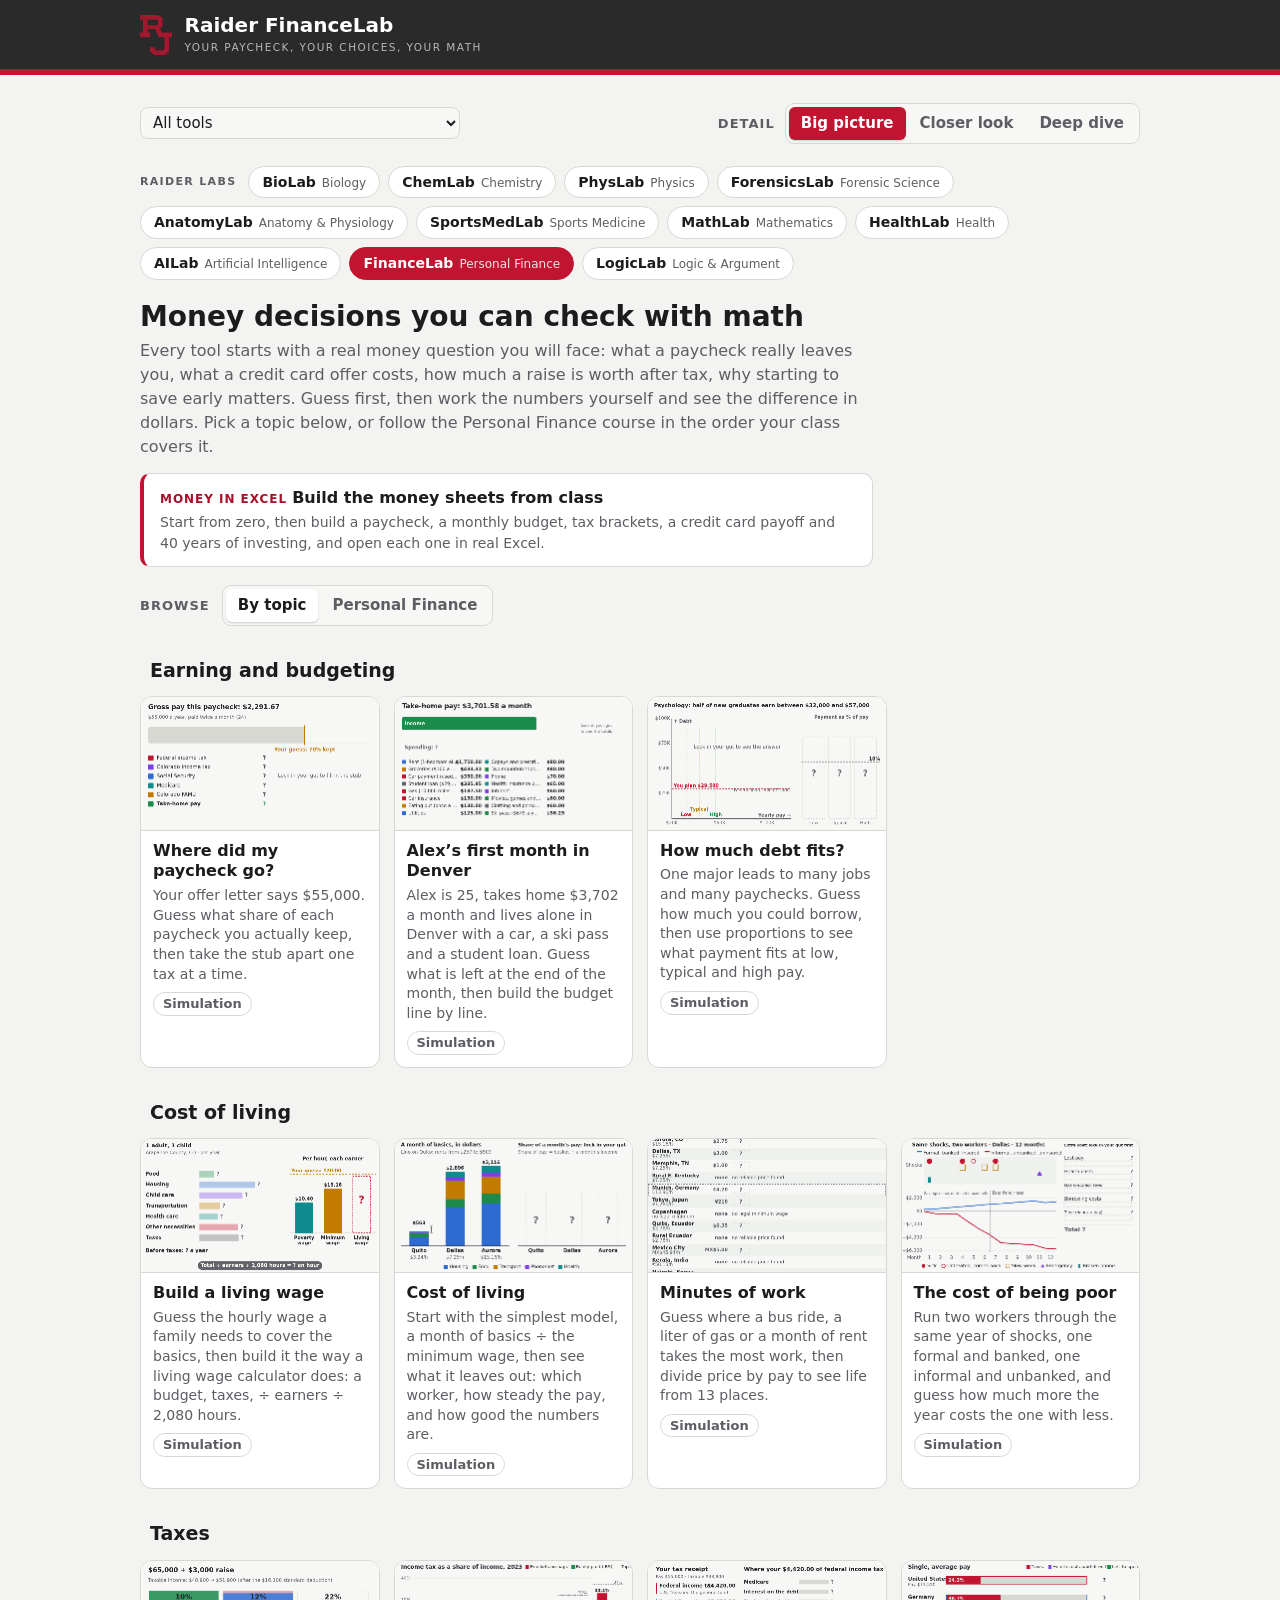
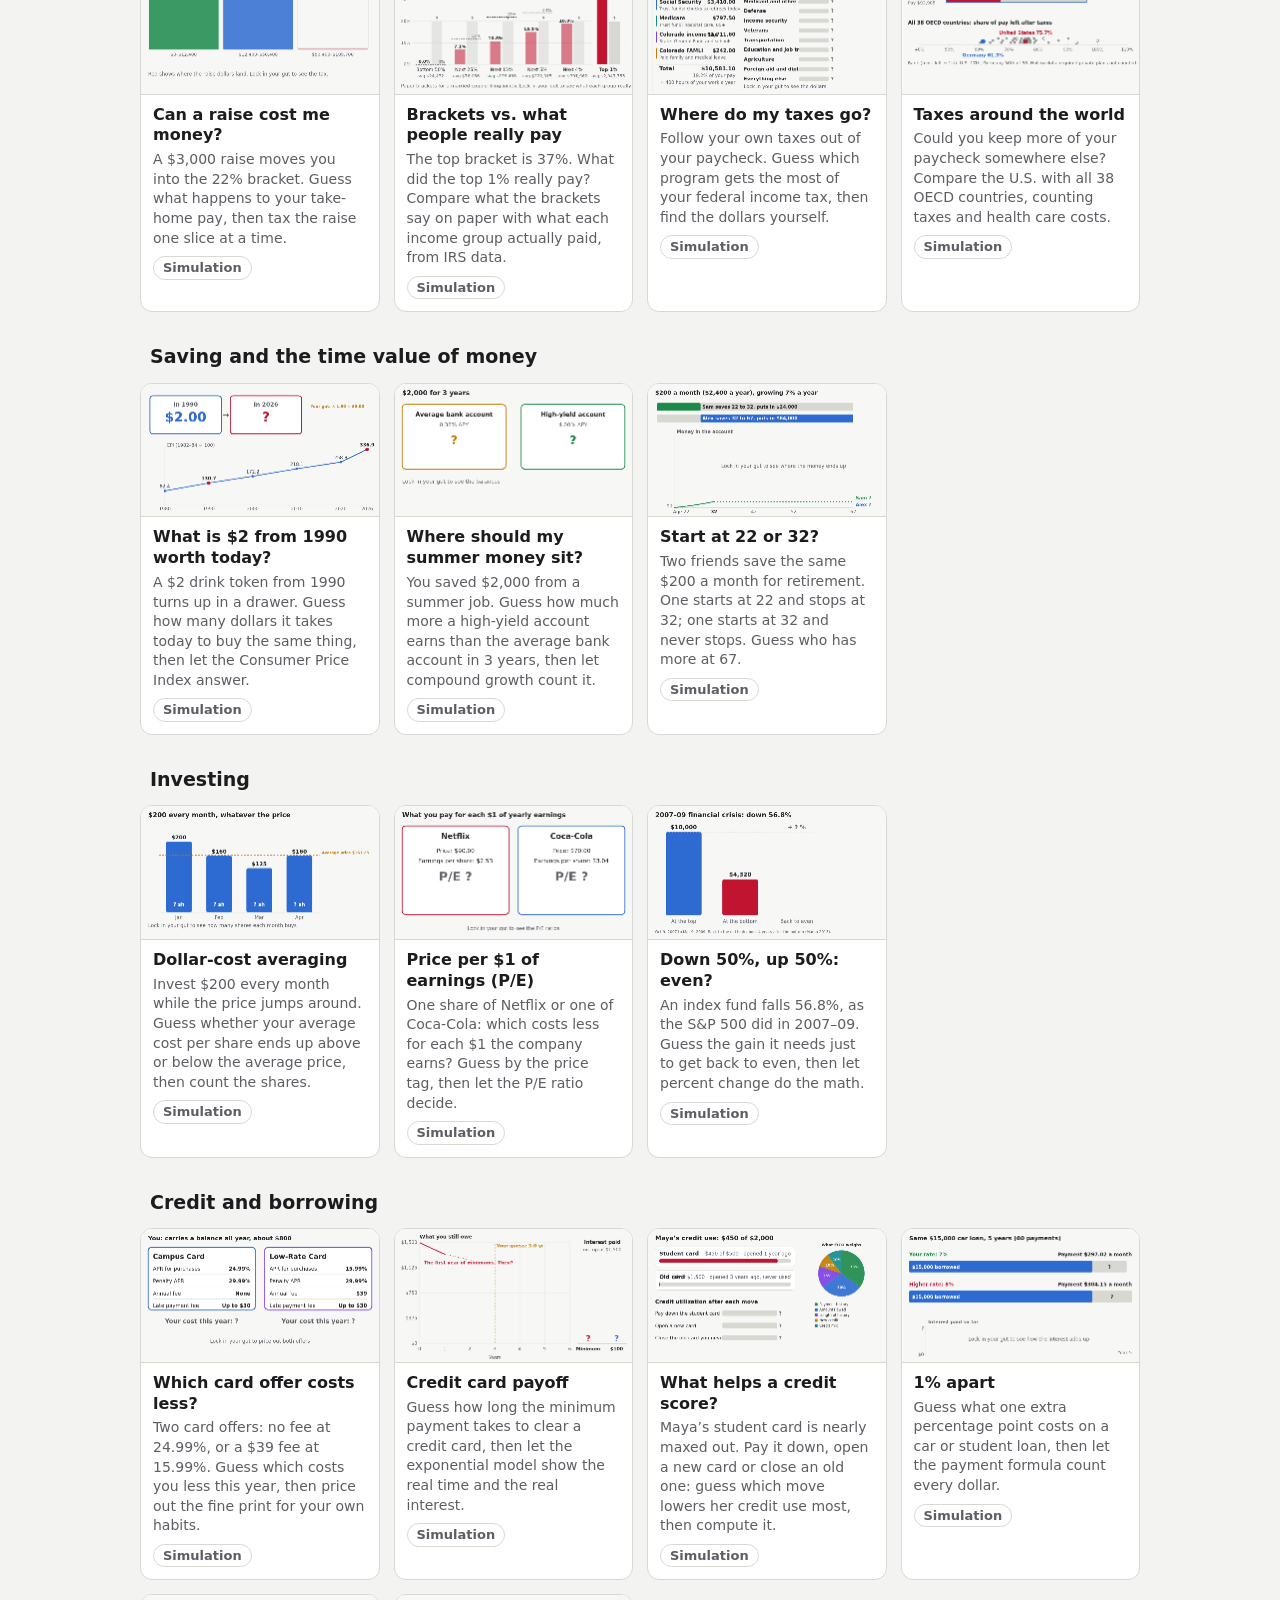
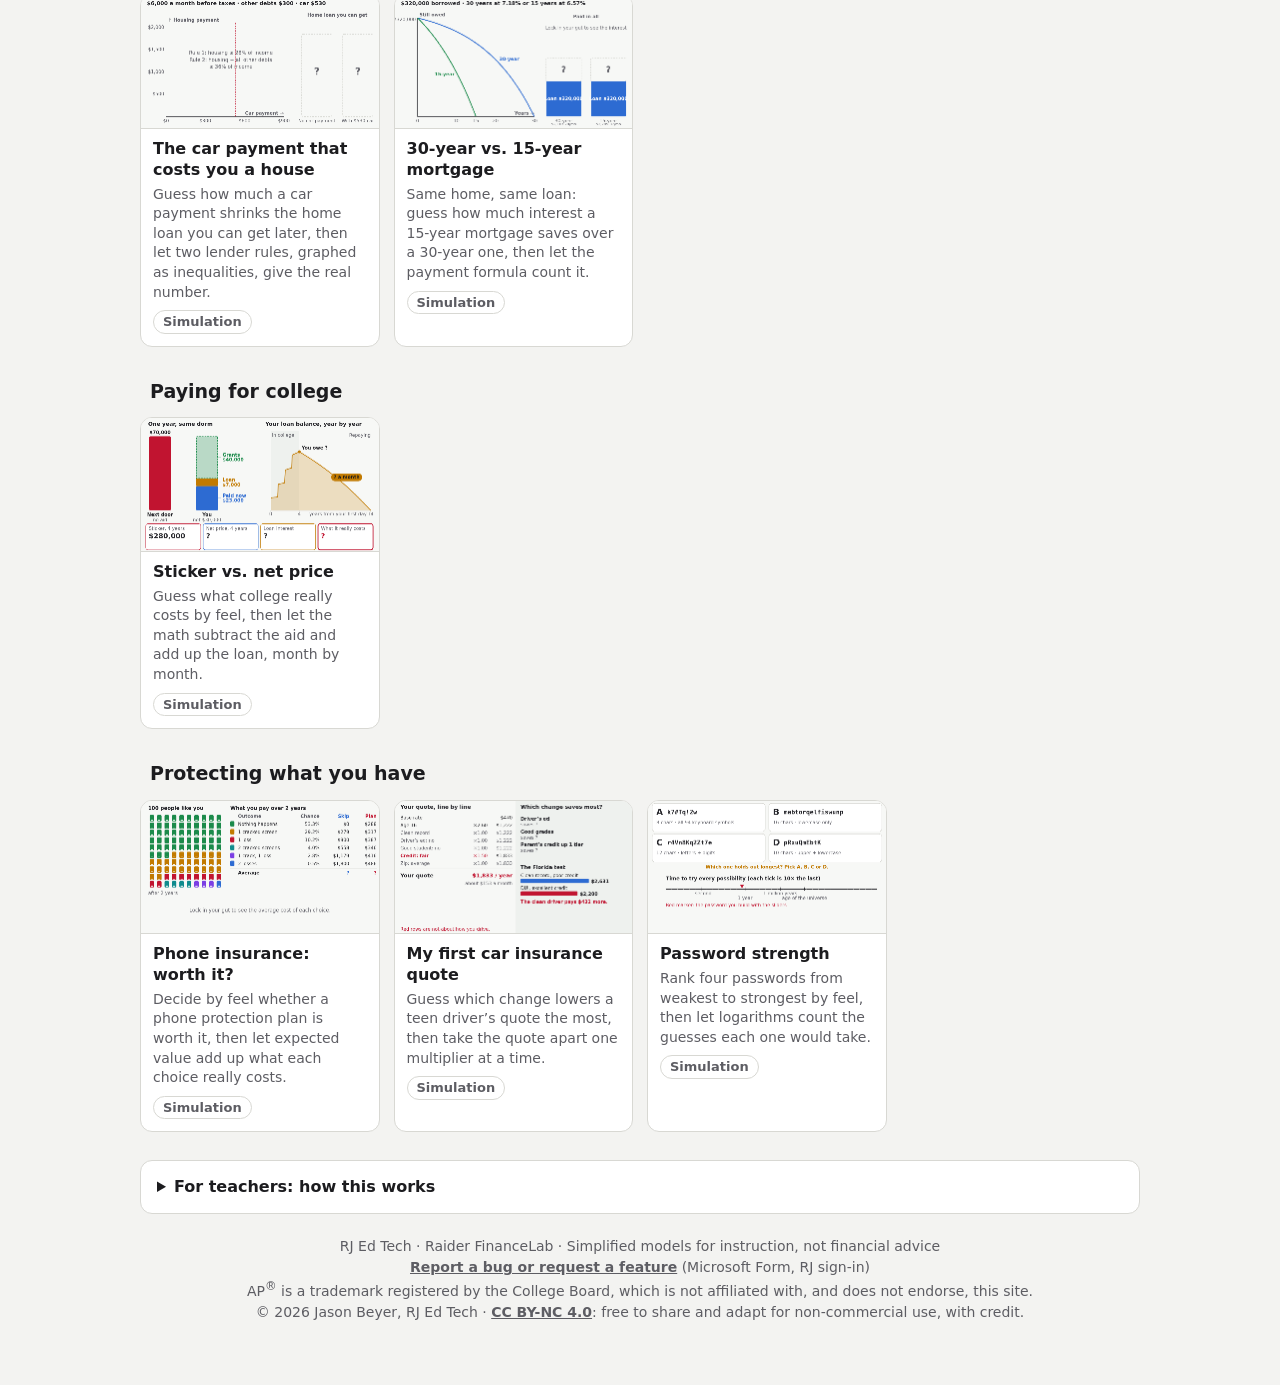
==== commit 4b9b78f4: "Add LogicLab to the Raider Labs menu Co-Authored-By: Claude Opus 5.5 <noreply@anthropic.com> Claude-" ====
--- a/index.html
+++ b/index.html
@@ -16,7 +16,7 @@
 <link rel="icon" href="favicon.ico" sizes="any">
 <link rel="icon" href="favicon.svg" type="image/svg+xml">
 <link rel="apple-touch-icon" href="apple-touch-icon.png">
-<link rel="stylesheet" href="biolab.css?v=202611172200">
+<link rel="stylesheet" href="biolab.css?v=202611200300">
 </head>
 <body>
 <header class="rj-masthead">
@@ -41,7 +41,7 @@
   </nav>
 
   <section id="home">
-    <nav class="labs" aria-label="Raider Labs"><span class="labs-l">Raider Labs</span><a href="https://rjedtech.github.io/Raider-BioLab/">BioLab <small>Biology</small></a><a href="https://rjedtech.github.io/Raider-ChemLab/">ChemLab <small>Chemistry</small></a><a href="https://rjedtech.github.io/Raider-PhysLab/">PhysLab <small>Physics</small></a><a href="https://rjedtech.github.io/Raider-ForensicsLab/">ForensicsLab <small>Forensic Science</small></a><a href="https://rjedtech.github.io/Raider-AnatomyLab/">AnatomyLab <small>Anatomy &amp; Physiology</small></a><a href="https://rjedtech.github.io/Raider-SportsMedLab/">SportsMedLab <small>Sports Medicine</small></a><a href="https://rjedtech.github.io/Raider-MathLab/">MathLab <small>Mathematics</small></a><a href="https://rjedtech.github.io/Raider-HealthLab/">HealthLab <small>Health</small></a><a href="https://rjedtech.github.io/Raider-AILab/">AILab <small>Artificial Intelligence</small></a><a href="https://rjedtech.github.io/Raider-FinanceLab/" aria-current="page">FinanceLab <small>Personal Finance</small></a></nav>
+    <nav class="labs" aria-label="Raider Labs"><span class="labs-l">Raider Labs</span><a href="https://rjedtech.github.io/Raider-BioLab/">BioLab <small>Biology</small></a><a href="https://rjedtech.github.io/Raider-ChemLab/">ChemLab <small>Chemistry</small></a><a href="https://rjedtech.github.io/Raider-PhysLab/">PhysLab <small>Physics</small></a><a href="https://rjedtech.github.io/Raider-ForensicsLab/">ForensicsLab <small>Forensic Science</small></a><a href="https://rjedtech.github.io/Raider-AnatomyLab/">AnatomyLab <small>Anatomy &amp; Physiology</small></a><a href="https://rjedtech.github.io/Raider-SportsMedLab/">SportsMedLab <small>Sports Medicine</small></a><a href="https://rjedtech.github.io/Raider-MathLab/">MathLab <small>Mathematics</small></a><a href="https://rjedtech.github.io/Raider-HealthLab/">HealthLab <small>Health</small></a><a href="https://rjedtech.github.io/Raider-AILab/">AILab <small>Artificial Intelligence</small></a><a href="https://rjedtech.github.io/Raider-FinanceLab/" aria-current="page">FinanceLab <small>Personal Finance</small></a><a href="https://rjedtech.github.io/Raider-LogicLab/">LogicLab <small>Logic &amp; Argument</small></a></nav>
     <div class="home-head">
       <h2>Money decisions you can check with math</h2>
       <p class="lede">Every tool starts with a real money question you will face: what a paycheck really leaves you, what a credit card offer costs, how much a raise is worth after tax, why starting to save early matters. Guess first, then work the numbers yourself and see the difference in dollars. Pick a topic below, or follow the Personal Finance course in the order your class covers it.</p>
@@ -77,7 +77,7 @@
   <p class="foot">RJ Ed Tech · Raider FinanceLab · Simplified models for instruction, not financial advice<br><a href="https://forms.cloud.microsoft/Pages/ResponsePage.aspx?id=4SwuQZc-CEClZjjFdYLisQzihhIB-7hPp9L3AOSeJONUOVJaVTVMOE9YMFNSVVM3TUNOOFVQR1pYTi4u&amp;rc59cb41123d3497584d2ca10cb9e1c54=%22Raider%20FinanceLab%22" target="_blank" rel="noopener">Report a bug or request a feature</a> (Microsoft Form, RJ sign-in)<br>AP<sup>®</sup> is a trademark registered by the College Board, which is not affiliated with, and does not endorse, this site.<br>© 2026 Jason Beyer, RJ Ed Tech · <a href="https://creativecommons.org/licenses/by-nc/4.0/" target="_blank" rel="license noopener">CC BY-NC 4.0</a>: free to share and adapt for non-commercial use, with credit.</p>
 </main>
 
-<script src="engine.js?v=202611172200"></script>
+<script src="engine.js?v=202611200300"></script>
 <script src="fin.js?v=202611102130"></script>
 <!--SIMS-->
 <script src="sims/brackets.js?v=202611102130"></script>
@@ -172,6 +172,7 @@
 <script src="mathcards.js?v=202611161800"></script>
 <script>BioLab.start();</script>
 <script src="student-help.js?v=202611191500"></script>
+<script src="church.js?v=202611200700"></script>
 <!-- Anonymous page-view count (GoatCounter, rjedtech.goatcounter.com): no cookies, no personal data, no form contents.
      Each tool (#id) counts as its own page; anything after = or @ in the address is never sent.
      A visit through the school's Securly filter (?scrlybrkr in the address) adds ?sd = school device; nothing else about the visitor is sent. -->
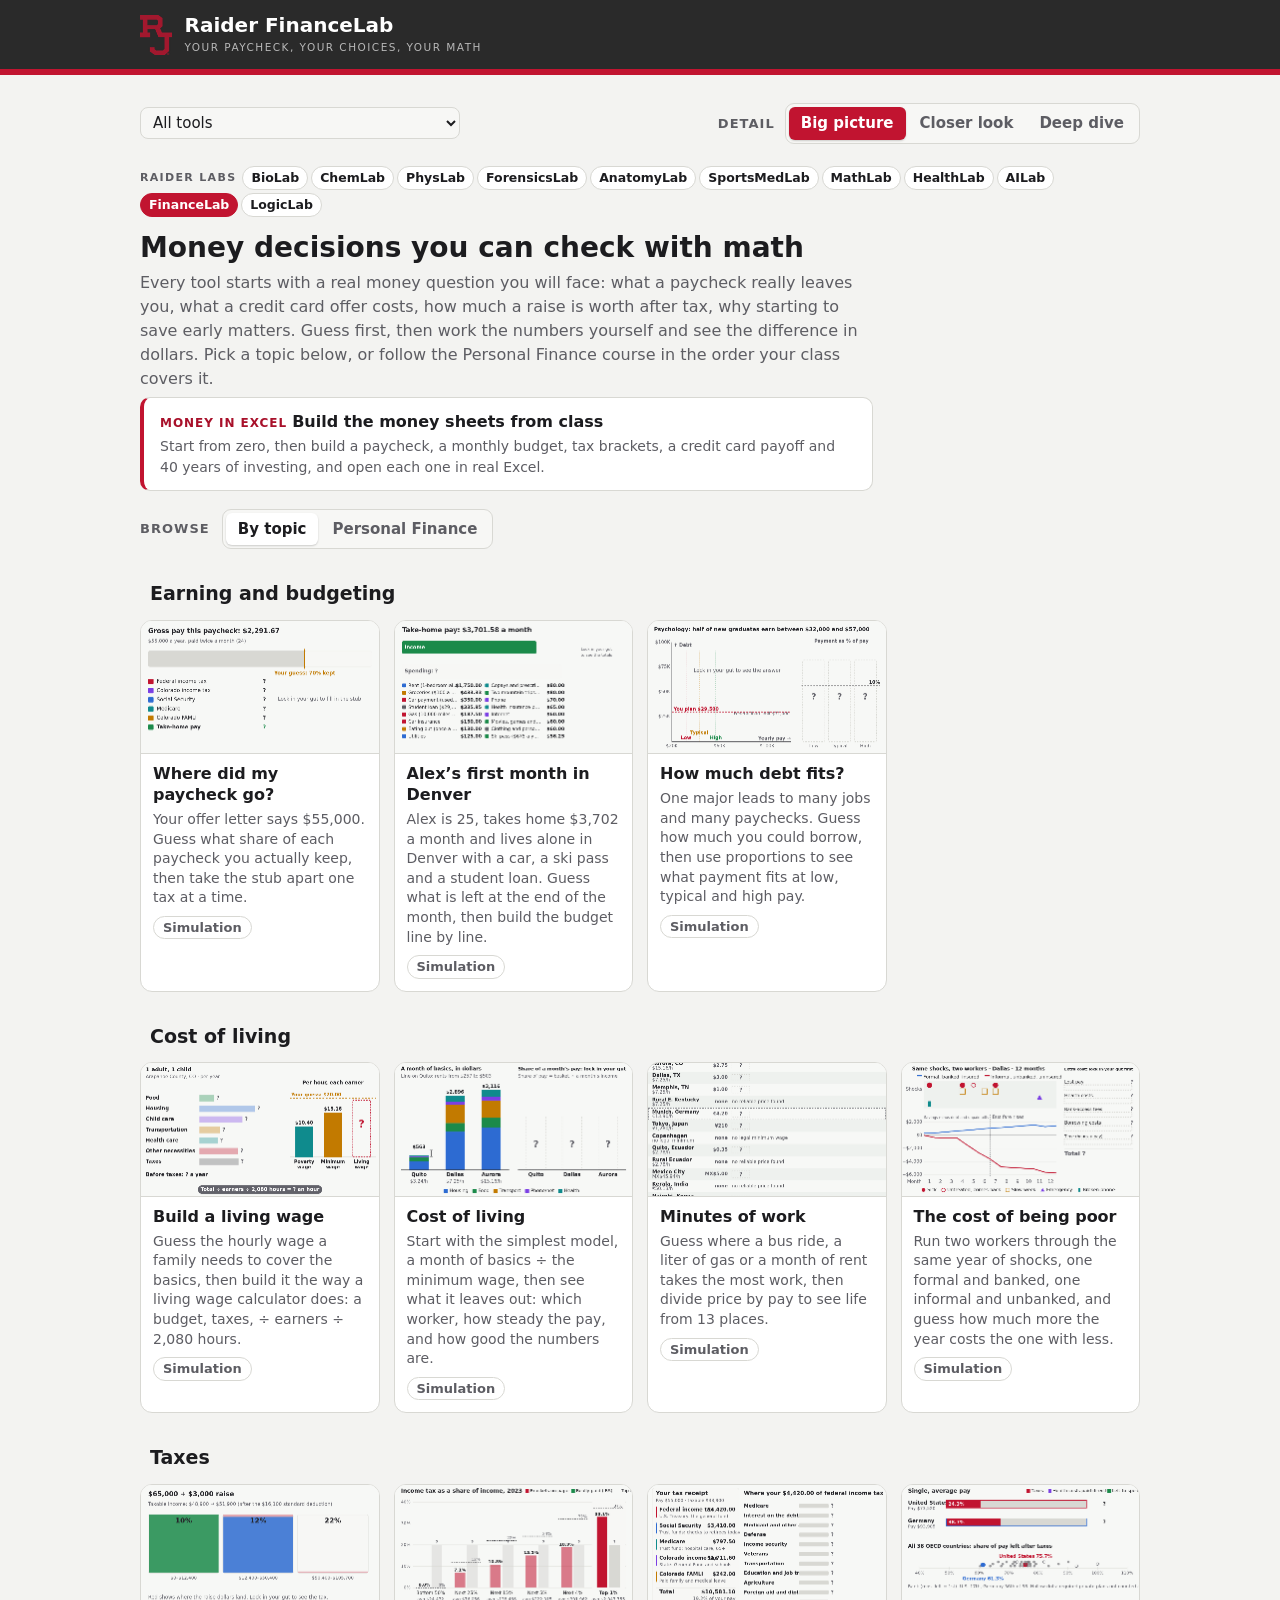
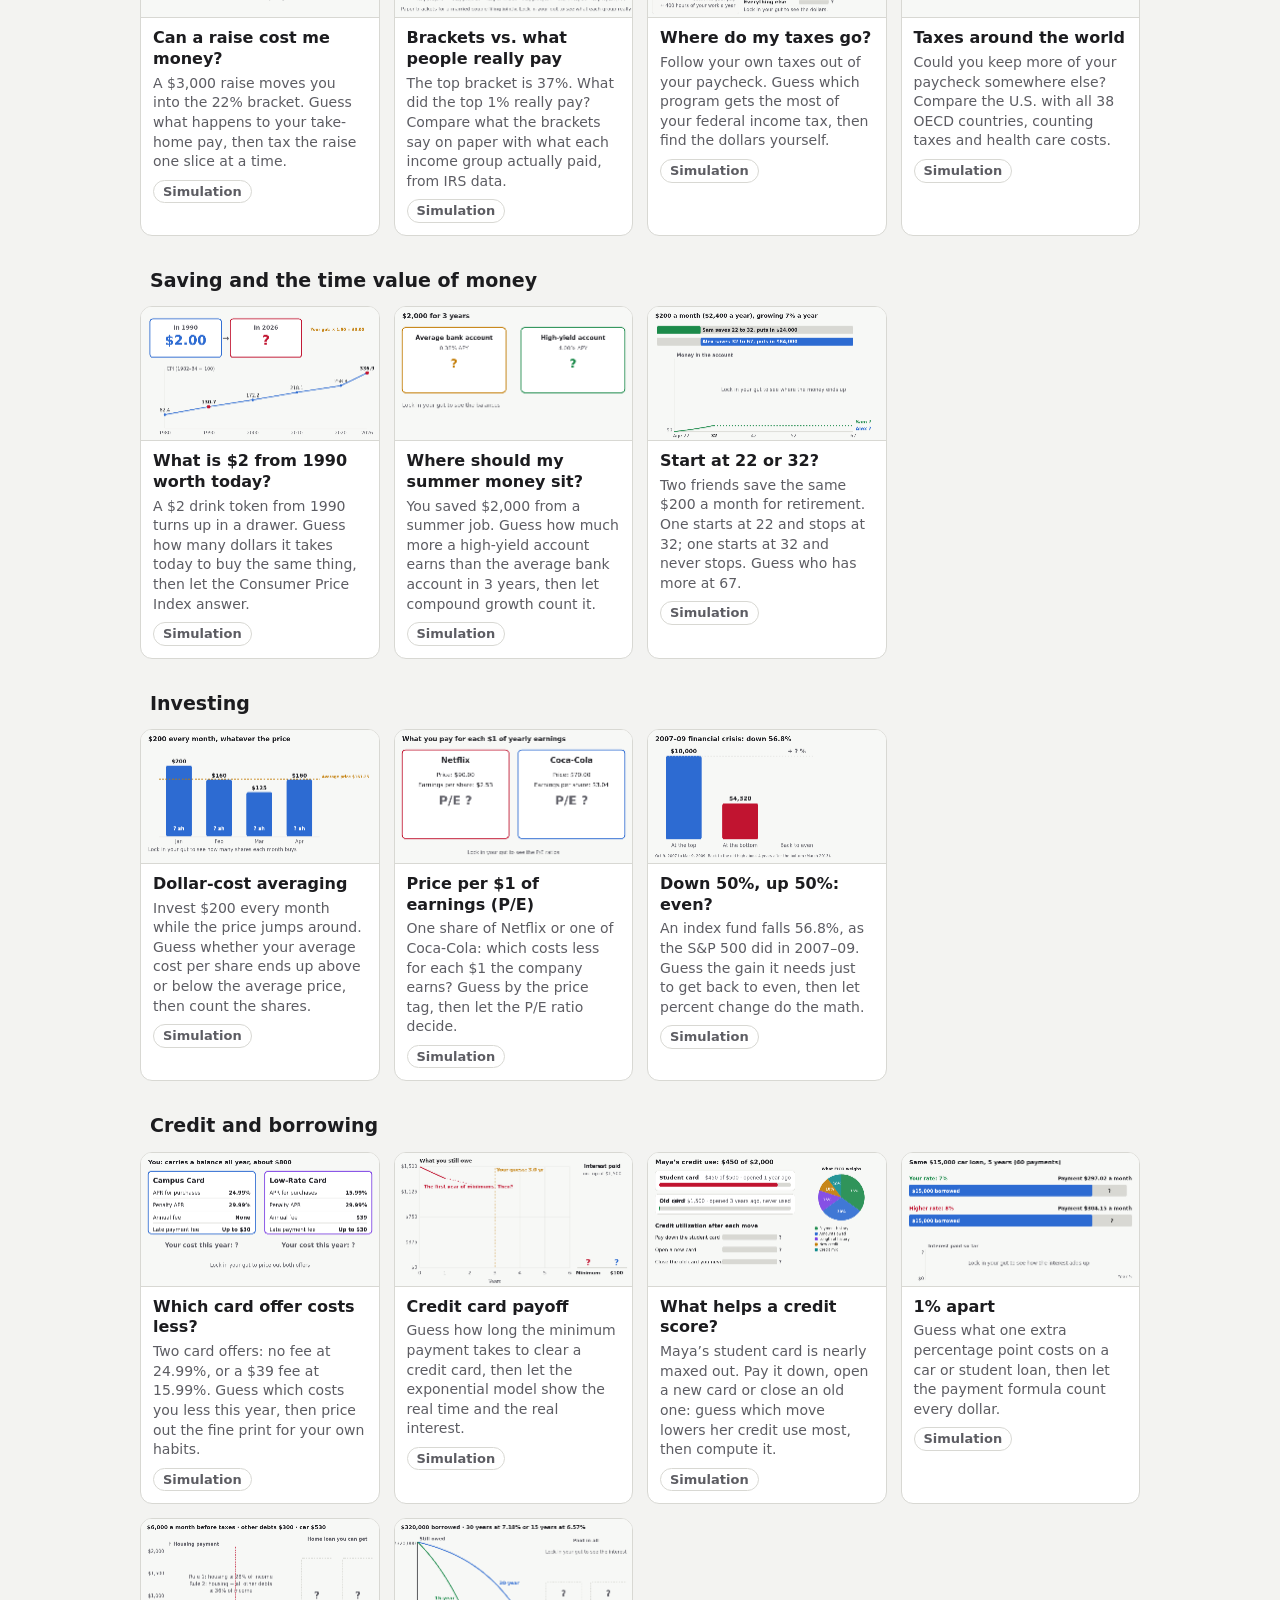
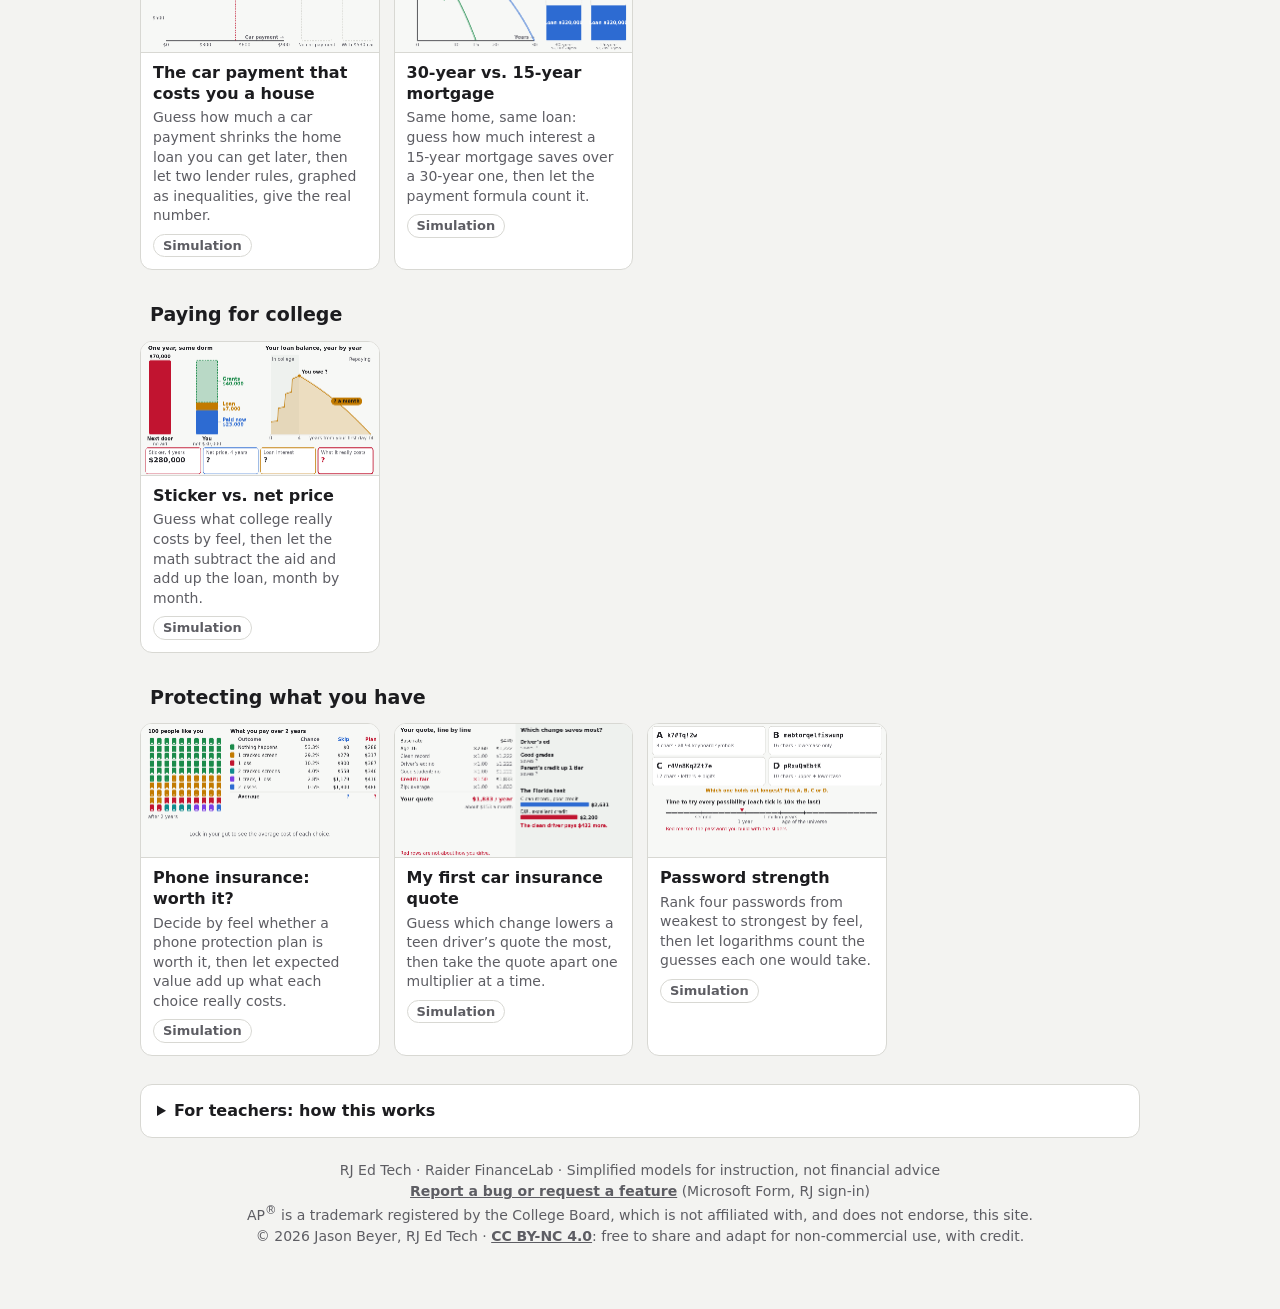
==== commit 3b5d0ba4: "Home page: first tools show on a laptop screen The Raider Labs switcher is one compact row (each sub" ====
--- a/index.html
+++ b/index.html
@@ -16,7 +16,7 @@
 <link rel="icon" href="favicon.ico" sizes="any">
 <link rel="icon" href="favicon.svg" type="image/svg+xml">
 <link rel="apple-touch-icon" href="apple-touch-icon.png">
-<link rel="stylesheet" href="biolab.css?v=202611200300">
+<link rel="stylesheet" href="biolab.css?v=202611240300">
 </head>
 <body>
 <header class="rj-masthead">
@@ -41,12 +41,14 @@
   </nav>
 
   <section id="home">
-    <nav class="labs" aria-label="Raider Labs"><span class="labs-l">Raider Labs</span><a href="https://rjedtech.github.io/Raider-BioLab/">BioLab <small>Biology</small></a><a href="https://rjedtech.github.io/Raider-ChemLab/">ChemLab <small>Chemistry</small></a><a href="https://rjedtech.github.io/Raider-PhysLab/">PhysLab <small>Physics</small></a><a href="https://rjedtech.github.io/Raider-ForensicsLab/">ForensicsLab <small>Forensic Science</small></a><a href="https://rjedtech.github.io/Raider-AnatomyLab/">AnatomyLab <small>Anatomy &amp; Physiology</small></a><a href="https://rjedtech.github.io/Raider-SportsMedLab/">SportsMedLab <small>Sports Medicine</small></a><a href="https://rjedtech.github.io/Raider-MathLab/">MathLab <small>Mathematics</small></a><a href="https://rjedtech.github.io/Raider-HealthLab/">HealthLab <small>Health</small></a><a href="https://rjedtech.github.io/Raider-AILab/">AILab <small>Artificial Intelligence</small></a><a href="https://rjedtech.github.io/Raider-FinanceLab/" aria-current="page">FinanceLab <small>Personal Finance</small></a><a href="https://rjedtech.github.io/Raider-LogicLab/">LogicLab <small>Logic &amp; Argument</small></a></nav>
+    <nav class="labs" aria-label="Raider Labs"><span class="labs-l">Raider Labs</span><a href="https://rjedtech.github.io/Raider-BioLab/" title="Biology">BioLab <small>Biology</small></a><a href="https://rjedtech.github.io/Raider-ChemLab/" title="Chemistry">ChemLab <small>Chemistry</small></a><a href="https://rjedtech.github.io/Raider-PhysLab/" title="Physics">PhysLab <small>Physics</small></a><a href="https://rjedtech.github.io/Raider-ForensicsLab/" title="Forensic Science">ForensicsLab <small>Forensic Science</small></a><a href="https://rjedtech.github.io/Raider-AnatomyLab/" title="Anatomy &amp; Physiology">AnatomyLab <small>Anatomy &amp; Physiology</small></a><a href="https://rjedtech.github.io/Raider-SportsMedLab/" title="Sports Medicine">SportsMedLab <small>Sports Medicine</small></a><a href="https://rjedtech.github.io/Raider-MathLab/" title="Mathematics">MathLab <small>Mathematics</small></a><a href="https://rjedtech.github.io/Raider-HealthLab/" title="Health">HealthLab <small>Health</small></a><a href="https://rjedtech.github.io/Raider-AILab/" title="Artificial Intelligence">AILab <small>Artificial Intelligence</small></a><a href="https://rjedtech.github.io/Raider-FinanceLab/" aria-current="page" title="Personal Finance">FinanceLab <small>Personal Finance</small></a><a href="https://rjedtech.github.io/Raider-LogicLab/" title="Logic &amp; Argument">LogicLab <small>Logic &amp; Argument</small></a></nav>
     <div class="home-head">
       <h2>Money decisions you can check with math</h2>
       <p class="lede">Every tool starts with a real money question you will face: what a paycheck really leaves you, what a credit card offer costs, how much a raise is worth after tax, why starting to save early matters. Guess first, then work the numbers yourself and see the difference in dollars. Pick a topic below, or follow the Personal Finance course in the order your class covers it.</p>
     </div>
-    <a class="xl-entry" href="excel.html"><span class="xl-entry-k">Money in Excel</span> <b>Build the money sheets from class</b> <span class="xl-entry-d">Start from zero, then build a paycheck, a monthly budget, tax brackets, a credit card payoff and 40 years of investing, and open each one in real Excel.</span></a>
+    <div class="home-cards">
+      <a class="xl-entry" href="excel.html"><span class="xl-entry-k">Money in Excel</span> <b>Build the money sheets from class</b> <span class="xl-entry-d">Start from zero, then build a paycheck, a monthly budget, tax brackets, a credit card payoff and 40 years of investing, and open each one in real Excel.</span></a>
+    </div>
     <div class="browse-row"><span class="lvl-l" id="browse-l">Browse</span><div class="seg" id="browse" role="group" aria-labelledby="browse-l"></div></div>
     <div id="units"></div>
   </section>
@@ -171,7 +173,7 @@
 <!--/EXTRA-->
 <script src="mathcards.js?v=202611161800"></script>
 <script>BioLab.start();</script>
-<script src="student-help.js?v=202611191500"></script>
+<script src="student-help.js?v=202611231200"></script>
 <script src="church.js?v=202611200700"></script>
 <!-- Anonymous page-view count (GoatCounter, rjedtech.goatcounter.com): no cookies, no personal data, no form contents.
      Each tool (#id) counts as its own page; anything after = or @ in the address is never sent.
--- a/biolab.css
+++ b/biolab.css
@@ -531,3 +531,14 @@
 .final-go{margin:0;padding:8px 14px;border:2px solid var(--rj-ink);border-radius:10px;text-decoration:none}
 .final-go:hover,.final-go:focus-visible{background:var(--rj-ink);color:var(--bg,#fff)}
 .u-from{margin:0 0 2px;font-size:12px;font-weight:600;letter-spacing:.02em;text-transform:uppercase;opacity:.7}
+
+/* Home page, Nov 24, 2026: the first tools should show on a laptop screen without scrolling (rule: usable cold, obvious first move).
+   The Raider Labs switcher drops to one compact row (each subject stays in the link's name for screen readers and in its tooltip),
+   and the feature cards sit side by side instead of stacked. */
+.labs{gap:3px;margin:0 0 14px}
+.labs .labs-l{margin-right:3px}
+.labs a{padding:3px 8px;font-size:12.5px}
+.labs a small{position:absolute!important;width:1px;height:1px;overflow:hidden;clip:rect(0 0 0 0);white-space:nowrap}
+.home-cards{display:grid;grid-template-columns:repeat(auto-fit,minmax(260px,1fr));gap:10px;margin:6px 0 16px;max-width:1120px}
+.home-cards:has(>a:only-child){max-width:72ch}
+.home-cards>a{margin:0!important;max-width:none!important;box-sizing:border-box}
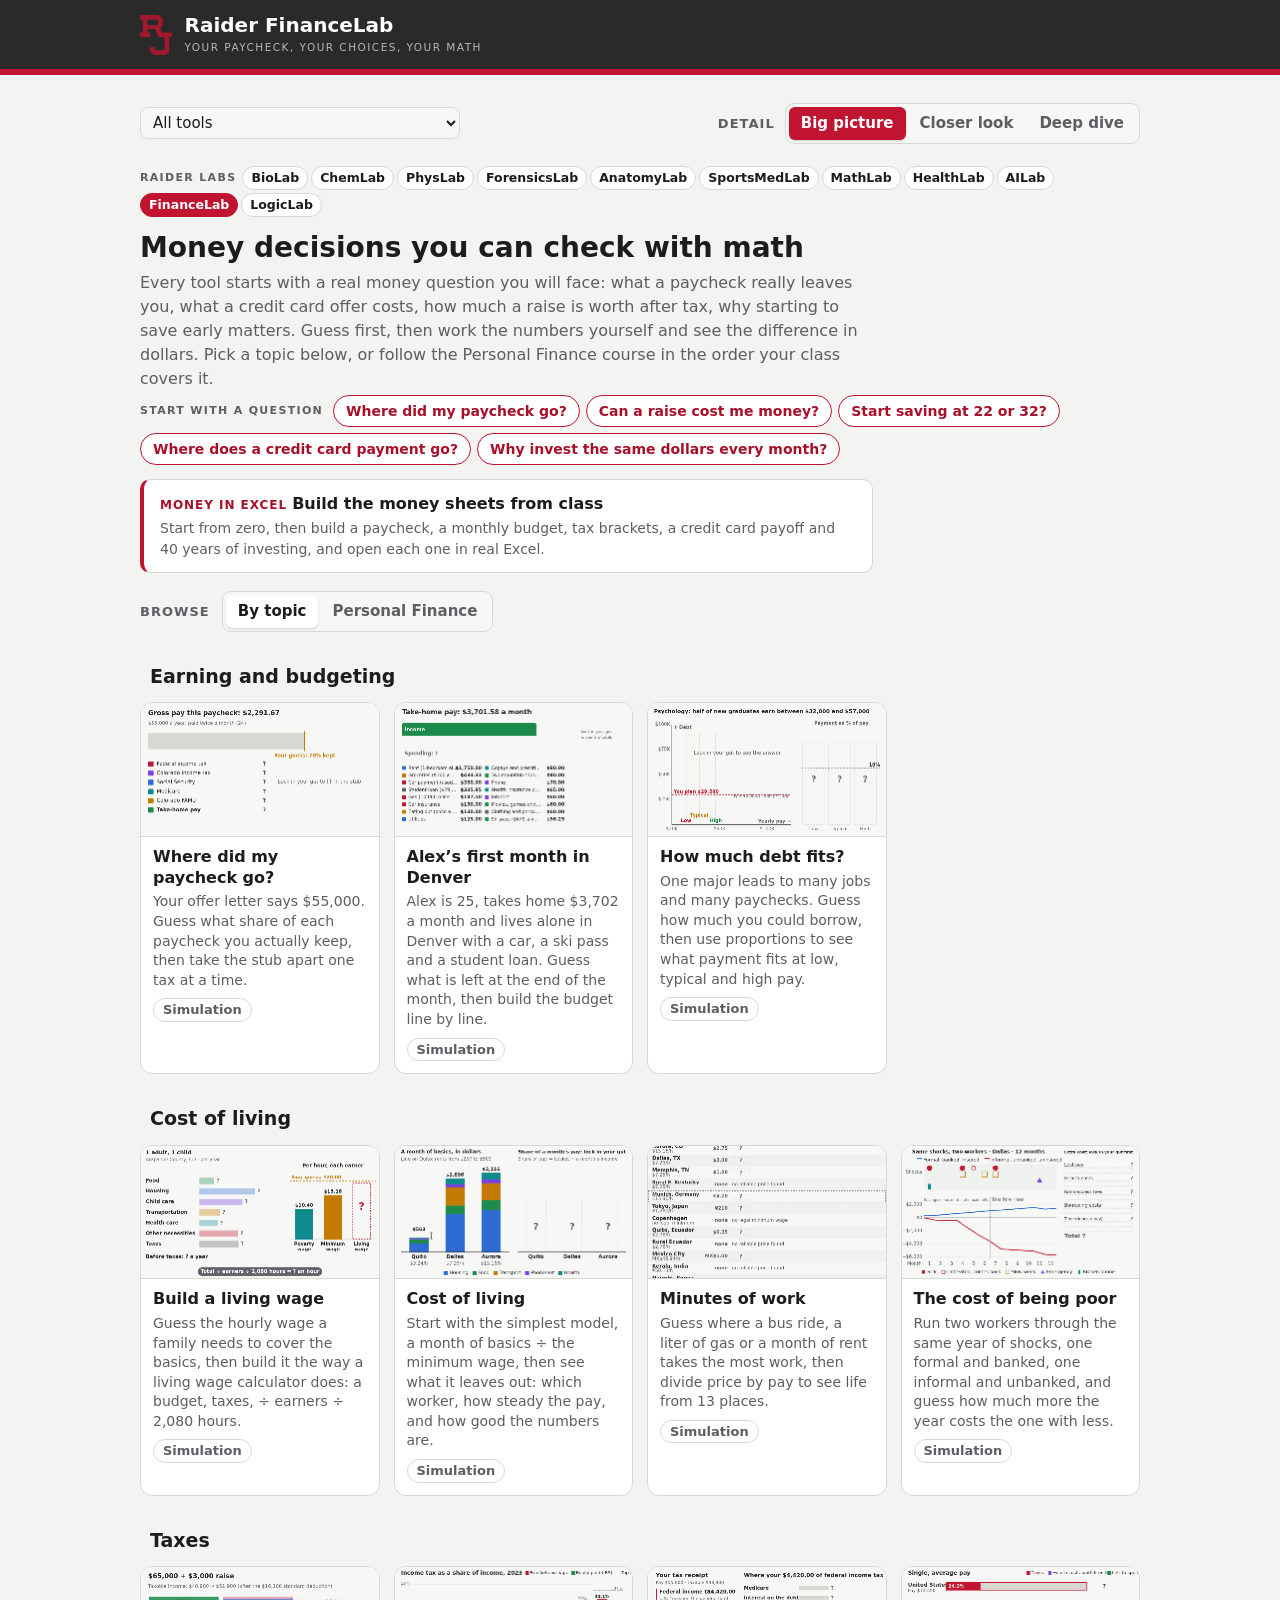
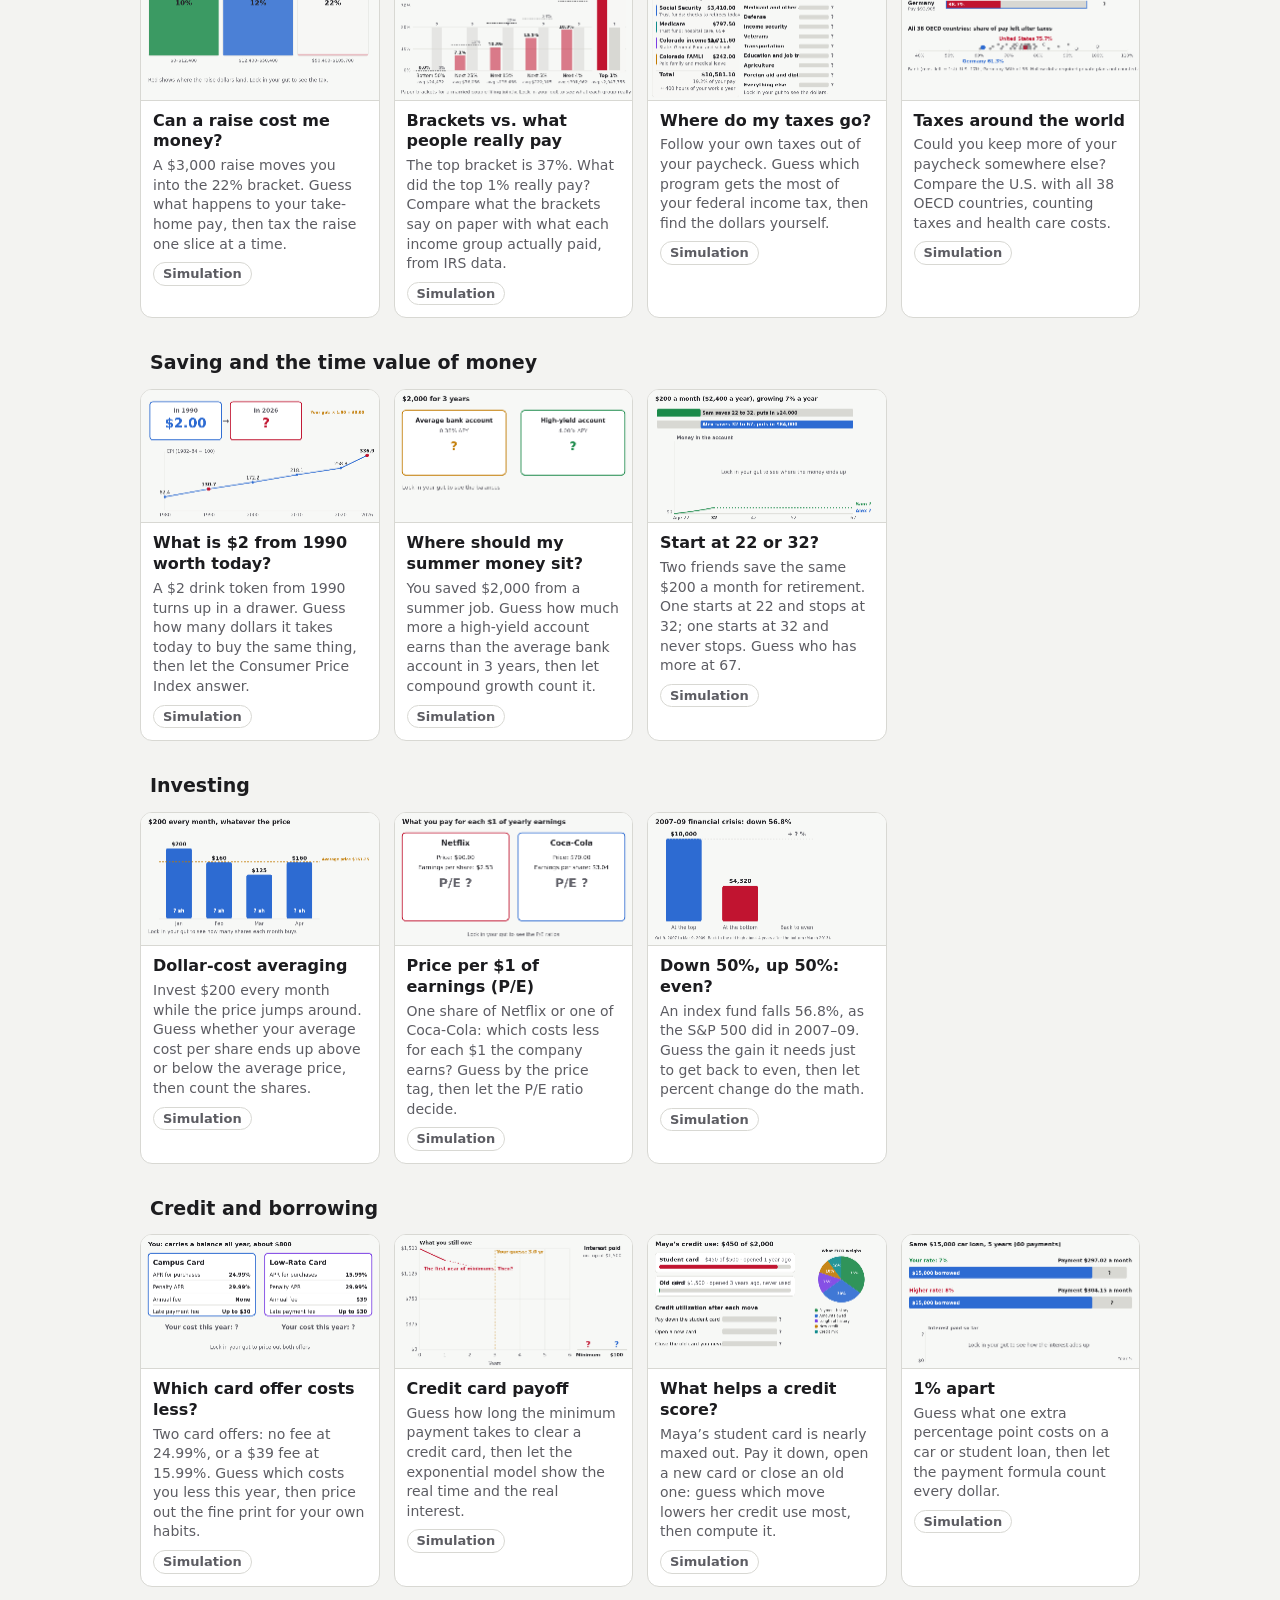
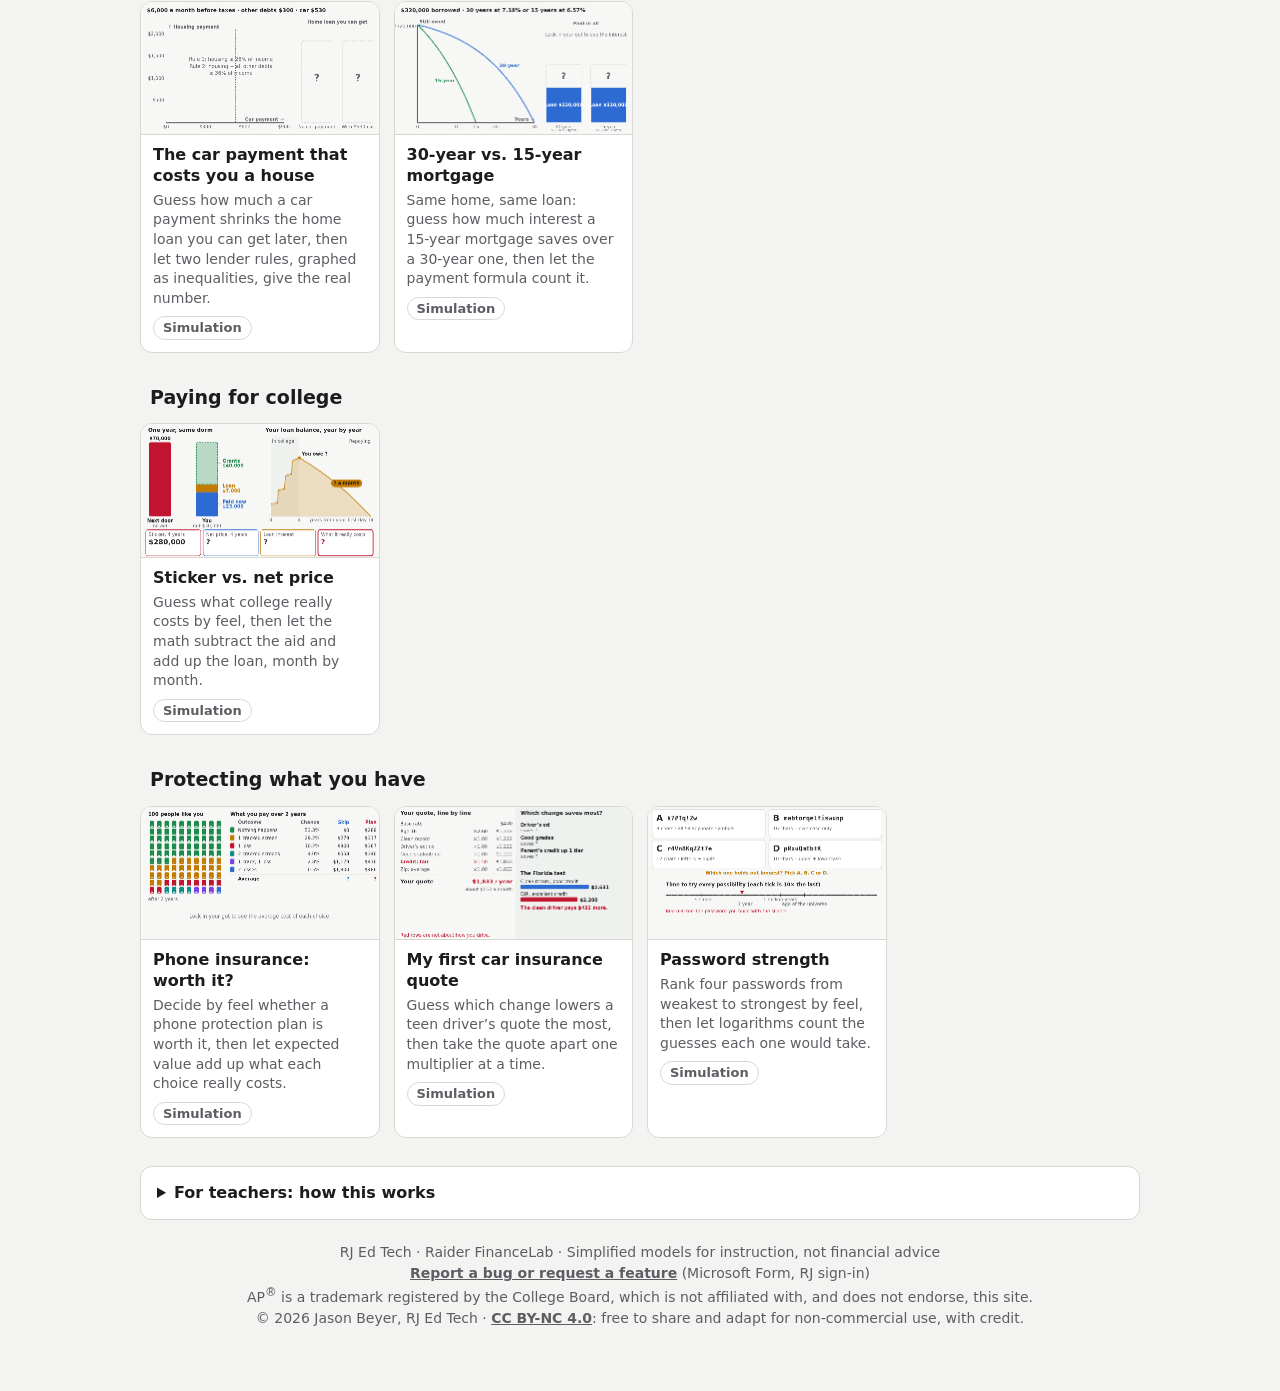
==== commit 91f3f1cf: "Everyday questions: link the story pages from the home page and each tool The story pages were only " ====
--- a/index.html
+++ b/index.html
@@ -16,7 +16,7 @@
 <link rel="icon" href="favicon.ico" sizes="any">
 <link rel="icon" href="favicon.svg" type="image/svg+xml">
 <link rel="apple-touch-icon" href="apple-touch-icon.png">
-<link rel="stylesheet" href="biolab.css?v=202611240300">
+<link rel="stylesheet" href="biolab.css?v=202611240500">
 </head>
 <body>
 <header class="rj-masthead">
@@ -173,7 +173,9 @@
 <!--/EXTRA-->
 <script src="mathcards.js?v=202611161800"></script>
 <script>BioLab.start();</script>
-<script src="student-help.js?v=202611231200"></script>
+<script>window.RL_STORIES=[{"q": "Where did my paycheck go?", "href": "paycheck-story.html", "tools": ["paycheck"]}, {"q": "Can a raise cost me money?", "href": "brackets-story.html", "tools": ["brackets"]}, {"q": "Start saving at 22 or 32?", "href": "startearly-story.html", "tools": ["startearly"]}, {"q": "Where does a credit card payment go?", "href": "creditcard-story.html", "tools": ["creditcard"]}, {"q": "Why invest the same dollars every month?", "href": "dca-story.html", "tools": ["dca"]}];</script>
+<script src="story-links.js?v=202611240600"></script>
+<script src="student-help.js?v=202611240500"></script>
 <script src="church.js?v=202611200700"></script>
 <!-- Anonymous page-view count (GoatCounter, rjedtech.goatcounter.com): no cookies, no personal data, no form contents.
      Each tool (#id) counts as its own page; anything after = or @ in the address is never sent.
--- a/biolab.css
+++ b/biolab.css
@@ -542,3 +542,12 @@
 .home-cards{display:grid;grid-template-columns:repeat(auto-fit,minmax(260px,1fr));gap:10px;margin:6px 0 16px;max-width:1120px}
 .home-cards:has(>a:only-child){max-width:72ch}
 .home-cards>a{margin:0!important;max-width:none!important;box-sizing:border-box}
+
+/* Guided, Nov 24, 2026: on a 1366x720 laptop the first move ("Lock in my gut answer", then each next action) sat below the fold on
+   every tool. The row with the main button now stays pinned to the bottom of the screen while the side panel runs below it.
+   overflow:clip (not hidden) on the stage and visible on the panel let sticky work. */
+@media (min-width:900px){
+  .sim.m-guided .stage{overflow:clip}
+  .sim.m-guided .stage>.donecard,.sim.m-guided .stage>.tourbar{overflow:visible}
+}
+.sim.m-guided .donecard>.row:has(.btn.primary),.sim.m-guided .tourbar>.row:has([data-tour=next]){position:sticky;bottom:0;z-index:2;background:var(--card2);margin:8px -18px 0;padding:10px 18px 12px;border-top:1px solid var(--line);box-shadow:0 -6px 12px -8px rgba(0,0,0,.18)}
